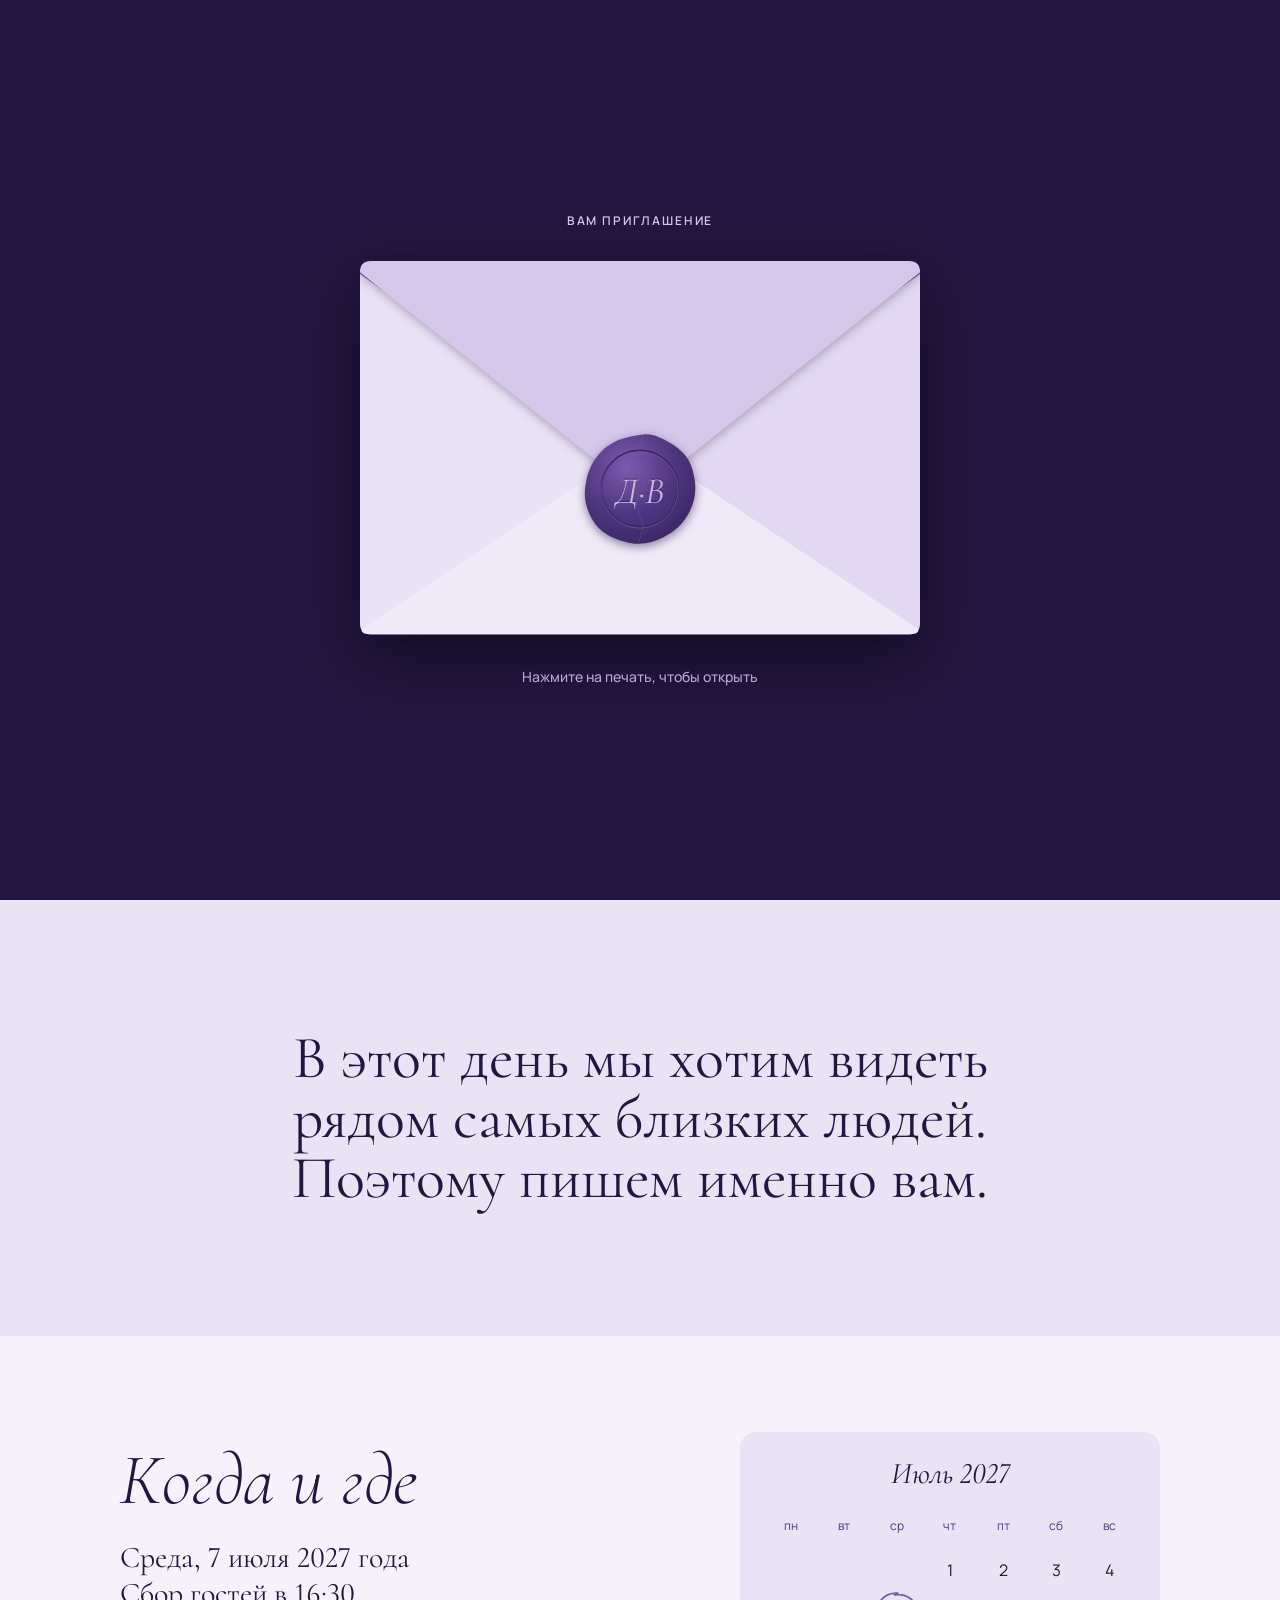
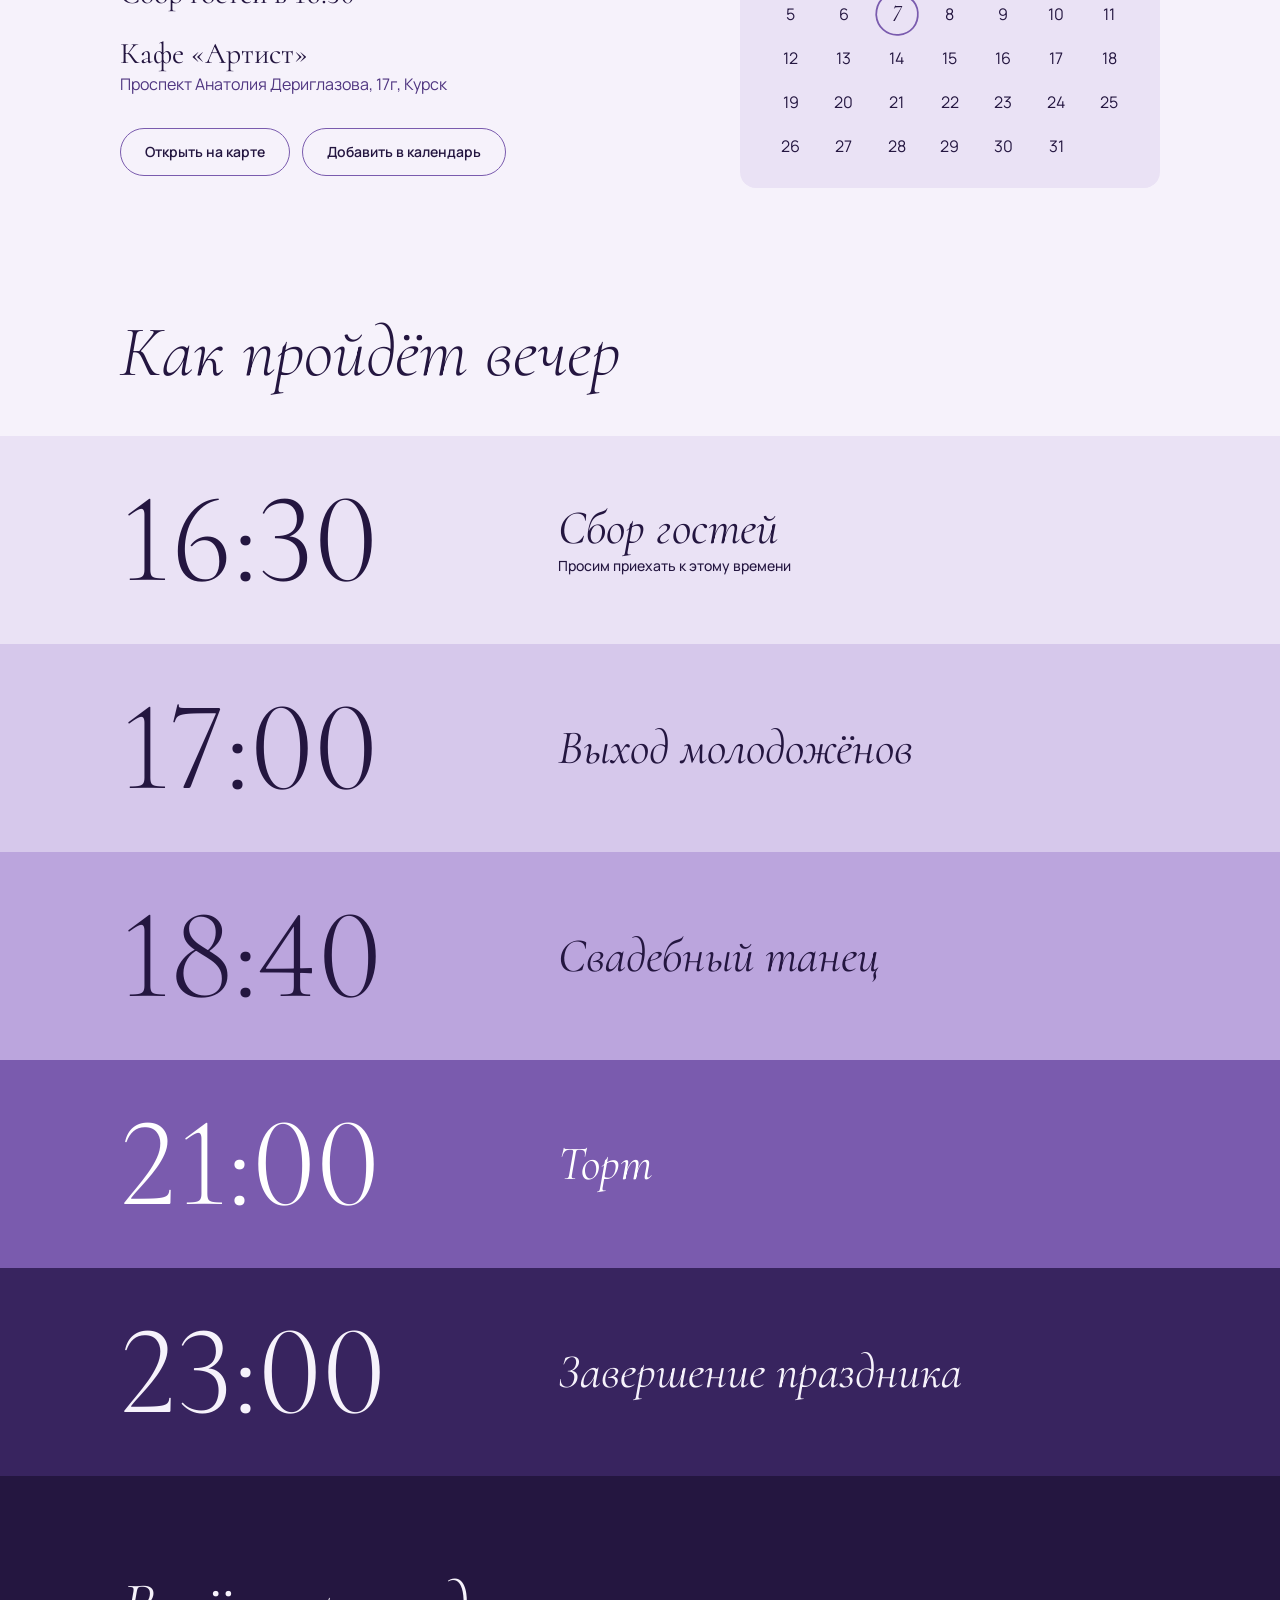
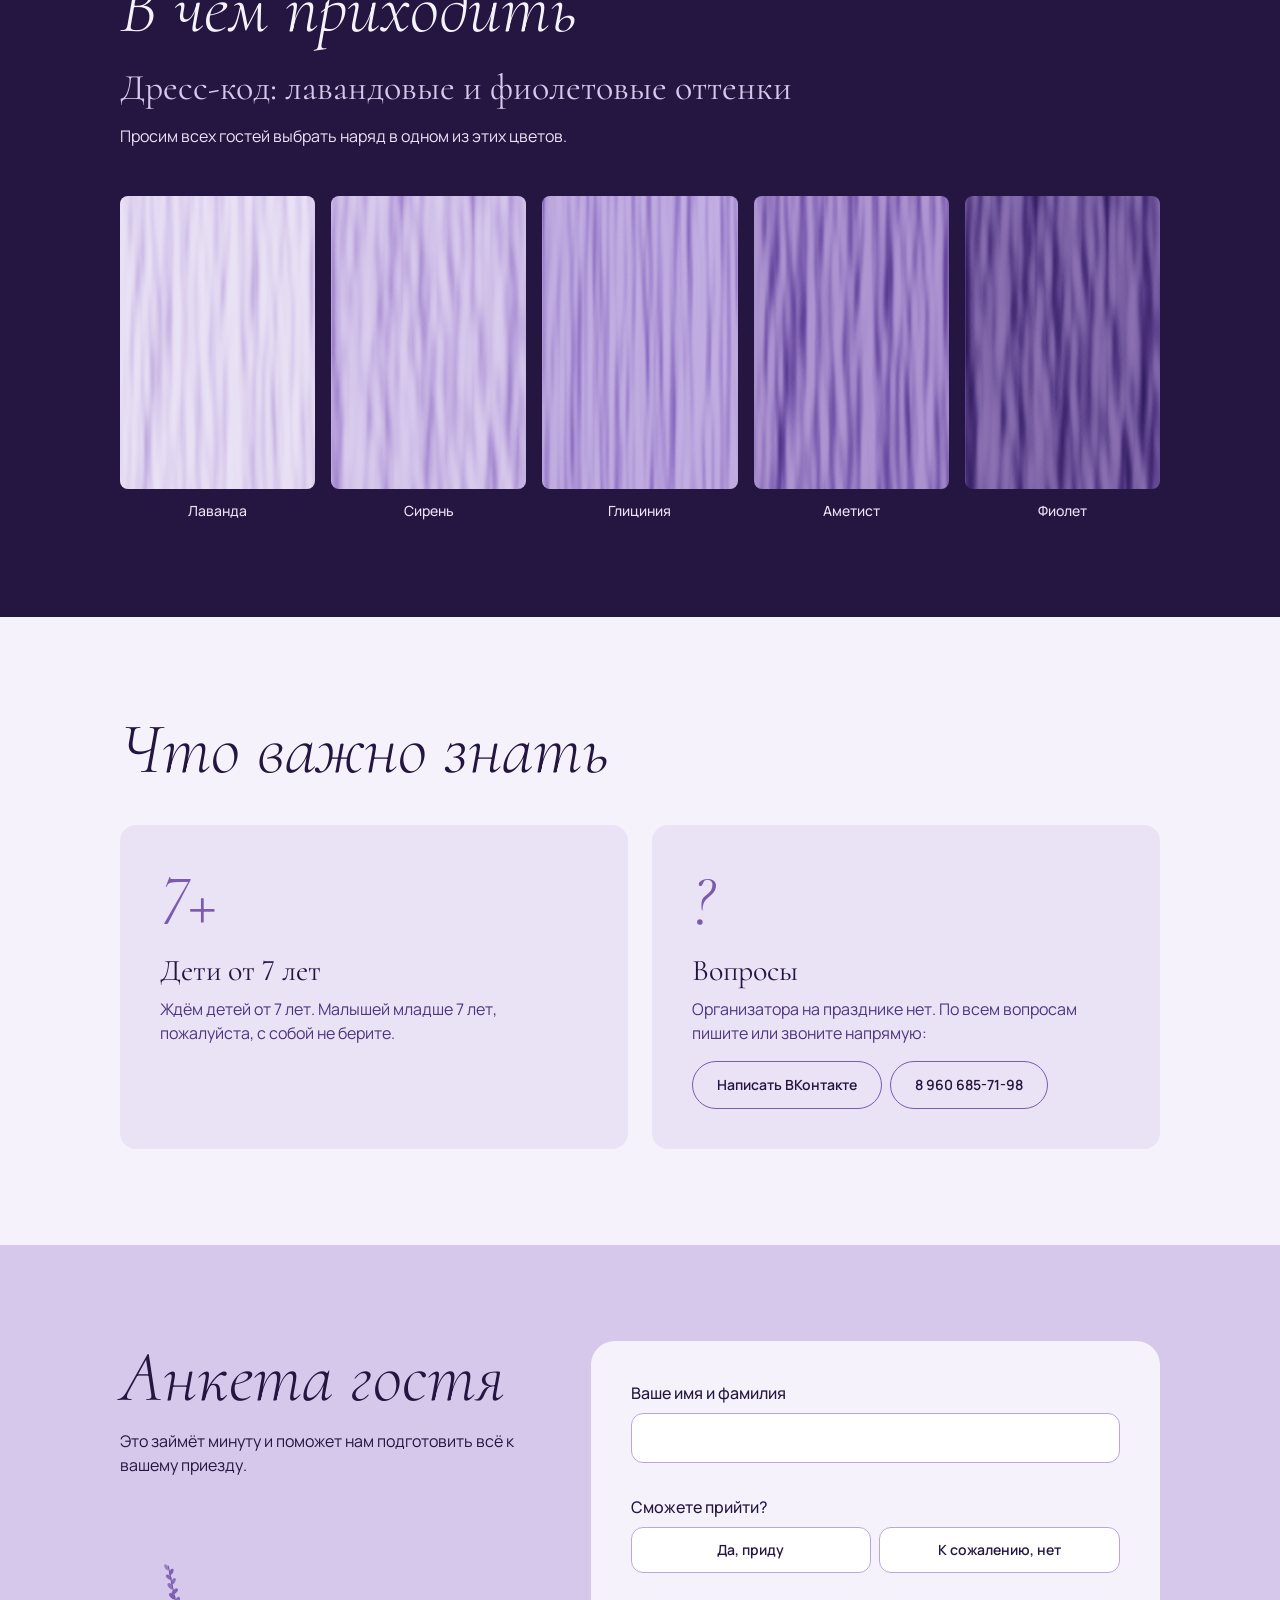
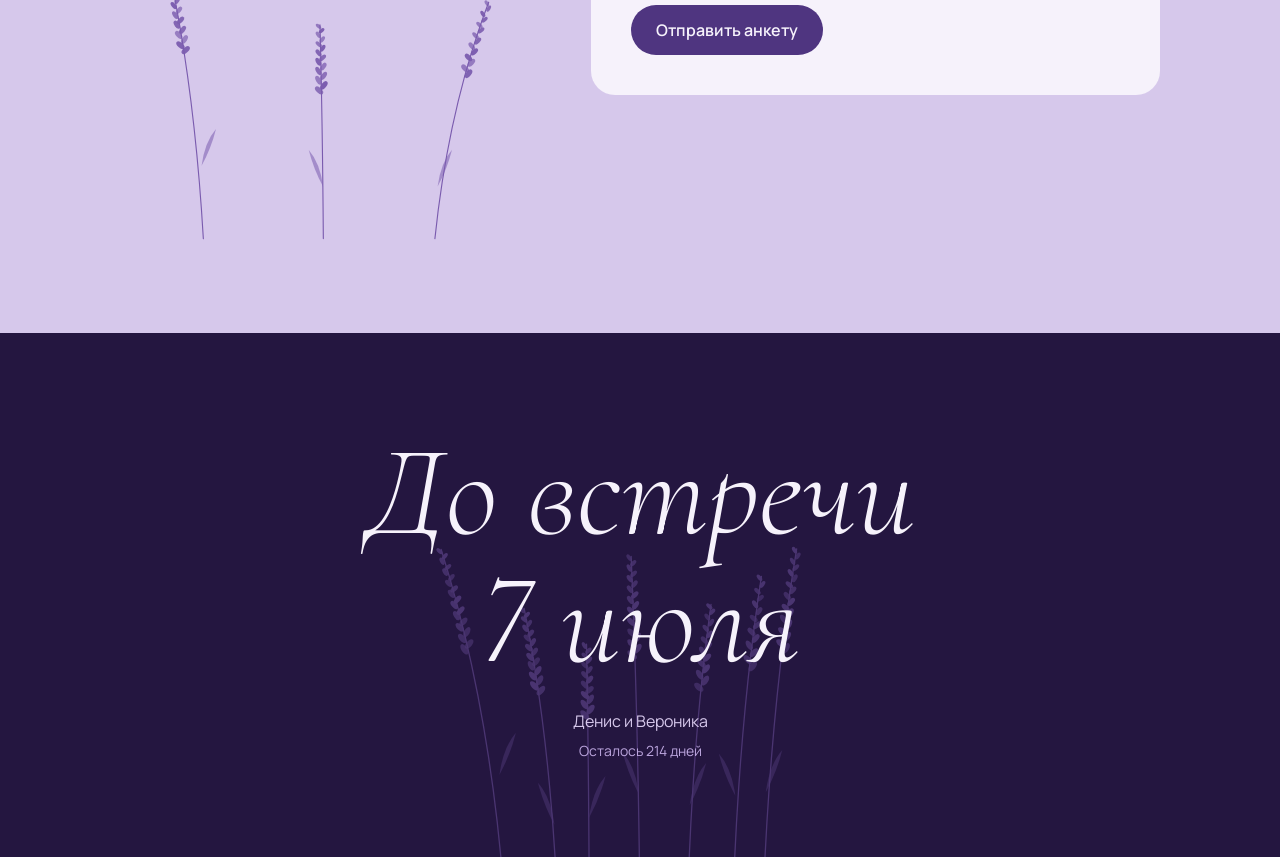
==== index.html @ 849c2772 "Свадебное приглашение Дениса и Вероники Лендинг с открывающимся конвертом, программой вечера, дресс-" ====
<!doctype html>
<html lang="ru">
<head>
  <meta charset="utf-8">
  <meta name="viewport" content="width=device-width, initial-scale=1, viewport-fit=cover">
  <title>Денис и Вероника · 07.07.2027</title>
  <meta name="description" content="Приглашение на свадьбу Дениса и Вероники. 7 июля 2027 года, кафе «Артист», сбор гостей в 16:30.">
  <meta name="robots" content="noindex, nofollow">
  <meta name="theme-color" content="#241640">

  <meta property="og:type" content="website">
  <meta property="og:locale" content="ru_RU">
  <meta property="og:title" content="Денис и Вероника приглашают вас на свадьбу">
  <meta property="og:description" content="7 июля 2027 года, кафе «Артист». Откройте приглашение.">
  <meta property="og:url" content="https://venarry.github.io/MarryVeronSite/">
  <meta property="og:image" content="https://venarry.github.io/MarryVeronSite/assets/og.png">
  <meta property="og:image:width" content="1200">
  <meta property="og:image:height" content="630">
  <meta name="twitter:card" content="summary_large_image">

  <link rel="icon" href="assets/favicon.svg" type="image/svg+xml">
  <link rel="preload" href="assets/fonts/cormorant-cyrillic-400-italic.woff2" as="font" type="font/woff2" crossorigin>
  <link rel="stylesheet" href="css/style.css">
  <script>document.documentElement.classList.add('js', 'is-sealed')</script>
</head>
<body>
  <a class="skip-link body-5" href="#main">Перейти к приглашению</a>

  <!-- Конверт. Без JavaScript скрыт, и гость сразу видит страницу. -->
  <div class="gate" id="gate">
    <span class="gate-paper" aria-hidden="true"></span>
    <p class="gate-label caption-3">Вам приглашение</p>

    <button class="env" id="env" type="button" aria-label="Открыть приглашение">
      <svg class="env-back" viewBox="0 0 600 400" aria-hidden="true">
        <rect width="600" height="400" rx="12" fill="var(--env-inside)"/>
      </svg>

      <span class="env-flap" aria-hidden="true">
        <svg class="env-flap-outer" viewBox="0 0 600 260">
          <path d="M0 12Q0 0 12 0H588Q600 0 600 12L324 232Q300 250 276 232Z" fill="var(--env-flap)"/>
        </svg>
        <svg class="env-flap-inner" viewBox="0 0 600 260">
          <path d="M0 12Q0 0 12 0H588Q600 0 600 12L324 232Q300 250 276 232Z" fill="var(--env-inside)"/>
          <path d="M24 12H576L318 220Q300 234 282 220Z" fill="var(--env-liner)"/>
        </svg>
      </span>

      <span class="env-card" aria-hidden="true">
        <span class="env-card-names">Денис <i>и</i> Вероника</span>
        <span class="env-card-date">07 . 07 . 2027</span>
      </span>

      <svg class="env-pocket" viewBox="0 0 600 400" aria-hidden="true">
        <path d="M0 14L300 226V400H12Q0 400 0 388Z" fill="var(--env-side)"/>
        <path d="M600 14L300 226V400H588Q600 400 600 388Z" fill="var(--env-side-2)"/>
        <path d="M2 394L276 212Q300 196 324 212L598 394Q600 400 588 400H12Q0 400 2 394Z" fill="var(--env-front)"/>
      </svg>

      <span class="env-flap-closed" aria-hidden="true">
        <svg viewBox="0 0 600 260">
          <path d="M0 12Q0 0 12 0H588Q600 0 600 12L324 232Q300 250 276 232Z" fill="var(--env-flap)"/>
        </svg>
      </span>

      <span class="env-seal" aria-hidden="true">
        <svg class="seal-half seal-left" viewBox="0 0 120 120"><use href="#seal"/></svg>
        <svg class="seal-half seal-right" viewBox="0 0 120 120"><use href="#seal"/></svg>
      </span>
    </button>

    <p class="gate-hint body-5">Нажмите на печать, чтобы открыть</p>
  </div>

  <svg class="defs" width="0" height="0" aria-hidden="true">
    <defs>
      <radialGradient id="wax" cx="38%" cy="30%" r="80%">
        <stop offset="0" stop-color="var(--lav-500)"/>
        <stop offset=".55" stop-color="var(--lav-700)"/>
        <stop offset="1" stop-color="var(--lav-800)"/>
      </radialGradient>
      <g id="seal">
        <path d="M60 5C74 2 85 10 94 15C105 22 113 32 115 46C118 58 117 71 111 83C105 95 96 104 83 110C71 116 58 118 45 114C32 111 19 104 12 92C5 80 2 67 5 54C7 41 13 29 24 19C34 10 46 7 60 5Z" fill="url(#wax)"/>
        <circle cx="60" cy="60" r="39" fill="none" stroke="var(--lav-800)" stroke-width="2"/>
        <circle cx="60" cy="61" r="39" fill="none" stroke="var(--lav-400)" stroke-opacity=".45" stroke-width="1"/>
        <text x="60" y="73" text-anchor="middle" font-family="Cormorant, serif" font-style="italic" font-size="38" fill="var(--lav-800)">Д·В</text>
        <text x="60" y="74" text-anchor="middle" font-family="Cormorant, serif" font-style="italic" font-size="38" fill="var(--lav-200)" fill-opacity=".9">Д·В</text>
      </g>
      <!-- Складки ткани на образцах дресс-кода -->
      <filter id="silk-1" x="0" y="0" width="100%" height="100%" color-interpolation-filters="sRGB">
        <feTurbulence type="fractalNoise" baseFrequency=".035 .004" numOctaves="3" seed="4"/>
        <feDiffuseLighting surfaceScale="9" lighting-color="#fff"><feDistantLight azimuth="20" elevation="52"/></feDiffuseLighting>
      </filter>
      <filter id="silk-2" x="0" y="0" width="100%" height="100%" color-interpolation-filters="sRGB">
        <feTurbulence type="fractalNoise" baseFrequency=".028 .005" numOctaves="3" seed="11"/>
        <feDiffuseLighting surfaceScale="10" lighting-color="#fff"><feDistantLight azimuth="160" elevation="50"/></feDiffuseLighting>
      </filter>
      <filter id="silk-3" x="0" y="0" width="100%" height="100%" color-interpolation-filters="sRGB">
        <feTurbulence type="fractalNoise" baseFrequency=".042 .003" numOctaves="3" seed="23"/>
        <feDiffuseLighting surfaceScale="8" lighting-color="#fff"><feDistantLight azimuth="40" elevation="54"/></feDiffuseLighting>
      </filter>
    </defs>
  </svg>

  <main id="main" tabindex="-1">

    <section class="hero" aria-labelledby="hero-title">
      <div class="hero-sprigs" data-sprigs="5" aria-hidden="true"></div>
      <div class="hero-inner">
        <p class="caption-3 hero-kicker">Приглашение на свадьбу</p>
        <h1 class="hero-names" id="hero-title">
          <span>Денис</span>
          <span class="hero-and">и</span>
          <span>Вероника</span>
        </h1>
        <p class="hero-lead title-1">Мы женимся и приглашаем вас<br>разделить с нами этот день</p>
        <dl class="hero-facts">
          <div><dt class="caption-4">Дата</dt><dd>07.07.2027</dd></div>
          <div><dt class="caption-4">Сбор гостей</dt><dd>16:30</dd></div>
          <div><dt class="caption-4">Место</dt><dd>Кафе «Артист»</dd></div>
        </dl>
        <a class="btn btn-primary button-md" href="#anketa">Заполнить анкету гостя</a>
      </div>
    </section>

    <section class="vow" aria-label="Несколько слов от Дениса и Вероники">
      <p class="vow-text" data-words>В этот день мы хотим видеть<br class="wide-only">рядом самых близких людей.<br>Поэтому пишем именно вам.</p>
    </section>

    <section class="where section" aria-labelledby="where-title" data-reveal>
      <div class="wrap where-grid">
        <div class="where-text">
          <h2 class="heading-2" id="where-title">Когда и где</h2>
          <p class="where-date">Среда, 7 июля 2027 года</p>
          <p class="where-date">Сбор гостей в 16:30</p>
          <p class="where-place">Кафе «Артист»</p>
          <address class="body-3">Проспект Анатолия Дериглазова, 17г, Курск</address>
          <div class="where-actions">
            <a class="btn btn-outline button-sm" href="https://yandex.ru/maps/org/artist/19796286776/" target="_blank" rel="noopener">Открыть на карте</a>
            <a class="btn btn-outline button-sm" href="assets/svadba-denis-veronika.ics" download>Добавить в календарь</a>
          </div>
        </div>

        <div class="calendar" role="img" aria-label="Календарь на июль 2027 года, отмечена среда, 7 июля">
          <p class="calendar-month">Июль 2027</p>
          <div class="calendar-grid caption-5" aria-hidden="true">
            <span class="dow">пн</span><span class="dow">вт</span><span class="dow">ср</span><span class="dow">чт</span><span class="dow">пт</span><span class="dow">сб</span><span class="dow">вс</span>
            <span></span><span></span><span></span><span>1</span><span>2</span><span>3</span><span>4</span>
            <span>5</span><span>6</span><span class="day-mark"><b>7</b><svg viewBox="0 0 60 60"><path d="M31 6C15 5 6 17 6 31C7 45 18 55 32 54C46 53 55 42 54 28C53 15 42 6 27 8"/></svg></span><span>8</span><span>9</span><span>10</span><span>11</span>
            <span>12</span><span>13</span><span>14</span><span>15</span><span>16</span><span>17</span><span>18</span>
            <span>19</span><span>20</span><span>21</span><span>22</span><span>23</span><span>24</span><span>25</span>
            <span>26</span><span>27</span><span>28</span><span>29</span><span>30</span><span>31</span>
          </div>
        </div>
      </div>
    </section>

    <section class="plan" aria-labelledby="plan-title">
      <div class="wrap plan-head" data-reveal>
        <h2 class="heading-2" id="plan-title">Как пройдёт вечер</h2>
      </div>
      <ol class="plan-list">
        <li class="band band-1" data-reveal>
          <div class="wrap band-inner">
            <time class="band-time" datetime="2027-07-07T16:30">16:30</time>
            <p class="band-title">Сбор гостей <span class="band-note body-5">Просим приехать к этому времени</span></p>
          </div>
        </li>
        <li class="band band-2" data-reveal>
          <div class="wrap band-inner">
            <time class="band-time" datetime="2027-07-07T17:00">17:00</time>
            <p class="band-title">Выход молодожёнов</p>
          </div>
        </li>
        <li class="band band-3" data-reveal>
          <div class="wrap band-inner">
            <time class="band-time" datetime="2027-07-07T18:40">18:40</time>
            <p class="band-title">Свадебный танец</p>
          </div>
        </li>
        <li class="band band-4" data-reveal>
          <div class="wrap band-inner">
            <time class="band-time" datetime="2027-07-07T21:00">21:00</time>
            <p class="band-title">Торт</p>
          </div>
        </li>
        <li class="band band-5" data-reveal>
          <div class="wrap band-inner">
            <time class="band-time" datetime="2027-07-07T23:00">23:00</time>
            <p class="band-title">Завершение праздника</p>
          </div>
        </li>
      </ol>
    </section>

    <section class="dress section" aria-labelledby="dress-title">
      <div class="wrap">
        <div class="dress-head" data-reveal>
          <h2 class="heading-2" id="dress-title">В чём приходить</h2>
          <p class="dress-rule">Дресс-код: лавандовые и фиолетовые оттенки</p>
          <p class="body-3 dress-text">Просим всех гостей выбрать наряд в одном из этих цветов.</p>
        </div>

        <!-- Когда появятся фото от декоратора: заменить <svg class="folds"> на <img src="assets/dress/имя.jpg" alt="Лаванда"> -->
        <ul class="swatches" data-reveal>
          <li class="swatch" style="--c: var(--lav-200)"><svg class="folds" aria-hidden="true"><rect width="100%" height="100%" filter="url(#silk-1)"/></svg><span class="caption-1">Лаванда</span></li>
          <li class="swatch" style="--c: var(--lav-300)"><svg class="folds" aria-hidden="true"><rect width="100%" height="100%" filter="url(#silk-2)"/></svg><span class="caption-1">Сирень</span></li>
          <li class="swatch" style="--c: var(--lav-400)"><svg class="folds" aria-hidden="true"><rect width="100%" height="100%" filter="url(#silk-3)"/></svg><span class="caption-1">Глициния</span></li>
          <li class="swatch" style="--c: var(--lav-500)"><svg class="folds" aria-hidden="true"><rect width="100%" height="100%" filter="url(#silk-1)"/></svg><span class="caption-1">Аметист</span></li>
          <li class="swatch" style="--c: var(--lav-700)"><svg class="folds" aria-hidden="true"><rect width="100%" height="100%" filter="url(#silk-2)"/></svg><span class="caption-1">Фиолет</span></li>
        </ul>
      </div>
    </section>

    <section class="notes section" aria-labelledby="notes-title">
      <div class="wrap">
        <h2 class="heading-2" id="notes-title" data-reveal>Что важно знать</h2>
        <div class="notes-grid">
          <article class="note" data-reveal>
            <p class="note-mark" aria-hidden="true">7+</p>
            <h3 class="heading-5">Дети от 7 лет</h3>
            <p class="body-3">Ждём детей от 7 лет. Малышей младше 7 лет, пожалуйста, с собой не берите.</p>
          </article>
          <article class="note" data-reveal>
            <p class="note-mark" aria-hidden="true">?</p>
            <h3 class="heading-5">Вопросы</h3>
            <p class="body-3">Организатора на празднике нет. По всем вопросам пишите или звоните напрямую:</p>
            <div class="note-contact" data-contact></div>
          </article>
        </div>
      </div>
    </section>

    <section class="rsvp section" id="anketa" aria-labelledby="rsvp-title">
      <div class="wrap rsvp-grid">
        <div class="rsvp-head" data-reveal>
          <h2 class="heading-2" id="rsvp-title">Анкета гостя</h2>
          <p class="body-3">Это займёт минуту и поможет нам подготовить всё к вашему приезду.</p>
          <div class="rsvp-sprigs" data-sprigs="3" aria-hidden="true"></div>
        </div>

        <form class="form" id="rsvp-form" novalidate data-reveal>
          <div class="field">
            <label class="title-3" for="f-name">Ваше имя и фамилия</label>
            <input class="input body-3" id="f-name" name="name" type="text" autocomplete="name" required aria-describedby="f-name-error">
            <p class="error caption-2" id="f-name-error" hidden>Напишите, пожалуйста, имя и фамилию.</p>
          </div>

          <fieldset class="field" id="f-attend" aria-describedby="f-attend-error">
            <legend class="title-3">Сможете прийти?</legend>
            <div class="choices choices-two">
              <label class="choice"><input type="radio" name="attend" value="Да" required><span class="button-sm">Да, приду</span></label>
              <label class="choice"><input type="radio" name="attend" value="Нет"><span class="button-sm">К сожалению, нет</span></label>
            </div>
            <p class="error caption-2" id="f-attend-error" hidden>Выберите один из вариантов.</p>
          </fieldset>

          <div class="form-more" id="form-more" hidden>
            <div class="field">
              <label class="title-3" for="f-guests">С кем придёте?</label>
              <input class="input body-3" id="f-guests" name="guests" type="text" autocomplete="off" aria-describedby="f-guests-help">
              <p class="caption-2 help" id="f-guests-help">Имена спутников. Если придёте с ребёнком, укажите и возраст: ждём детей от 7 лет.</p>
            </div>

            <fieldset class="field">
              <legend class="title-3">Что будете пить?</legend>
              <div class="choices">
                <label class="choice"><input type="checkbox" name="drinks" value="Шампанское"><span class="button-sm">Шампанское</span></label>
                <label class="choice"><input type="checkbox" name="drinks" value="Белое вино"><span class="button-sm">Белое вино</span></label>
                <label class="choice"><input type="checkbox" name="drinks" value="Красное вино"><span class="button-sm">Красное вино</span></label>
                <label class="choice"><input type="checkbox" name="drinks" value="Крепкие напитки"><span class="button-sm">Крепкие напитки</span></label>
                <label class="choice"><input type="checkbox" name="drinks" value="Без алкоголя"><span class="button-sm">Без алкоголя</span></label>
                <label class="choice"><input type="checkbox" name="drinks" value="Другое" id="f-drinks-other-check" aria-controls="f-drinks-other-box"><span class="button-sm">Другое</span></label>
              </div>
              <div class="field drinks-other" id="f-drinks-other-box" hidden>
                <label class="caption-1" for="f-drinks-other">Что именно?</label>
                <input class="input body-3" id="f-drinks-other" name="drinksOther" type="text" autocomplete="off">
              </div>
            </fieldset>

            <div class="field">
              <label class="title-3" for="f-food">Есть аллергия или особенности в еде?</label>
              <input class="input body-3" id="f-food" name="food" type="text" autocomplete="off">
            </div>

            <div class="field">
              <label class="title-3" for="f-song">Под какую песню вы точно выйдете танцевать?</label>
              <input class="input body-3" id="f-song" name="song" type="text" autocomplete="off">
            </div>
          </div>

          <button class="btn btn-primary button-md" id="rsvp-submit" type="submit">Отправить анкету</button>
          <p class="form-status body-5" id="rsvp-status" role="status" hidden></p>
        </form>
      </div>
    </section>

    <footer class="finale">
      <div class="finale-sprigs" data-sprigs="7" aria-hidden="true"></div>
      <div class="wrap finale-inner" data-reveal>
        <p class="finale-line">До встречи<br>7 июля</p>
        <p class="body-3 finale-sub">Денис и Вероника</p>
        <p class="caption-2 finale-count" id="countdown" hidden></p>
      </div>
    </footer>
  </main>

  <script src="js/config.js"></script>
  <script src="js/main.js"></script>
</body>
</html>
---- css/style.css ----
/* Шрифты лежат в проекте, чтобы приглашение не зависело от внешних сервисов */
@font-face { font-family: Cormorant; font-weight: 300; font-style: normal; font-display: swap; src: url(../assets/fonts/cormorant-cyrillic-300-normal.woff2) format("woff2"); unicode-range: U+0301, U+0400-045F, U+0490-0491, U+04B0-04B1, U+2116; }
@font-face { font-family: Cormorant; font-weight: 300; font-style: normal; font-display: swap; src: url(../assets/fonts/cormorant-latin-300-normal.woff2) format("woff2"); unicode-range: U+0000-00FF, U+2000-206F; }
@font-face { font-family: Cormorant; font-weight: 400; font-style: normal; font-display: swap; src: url(../assets/fonts/cormorant-cyrillic-400-normal.woff2) format("woff2"); unicode-range: U+0301, U+0400-045F, U+0490-0491, U+04B0-04B1, U+2116; }
@font-face { font-family: Cormorant; font-weight: 400; font-style: normal; font-display: swap; src: url(../assets/fonts/cormorant-latin-400-normal.woff2) format("woff2"); unicode-range: U+0000-00FF, U+2000-206F; }
@font-face { font-family: Cormorant; font-weight: 300; font-style: italic; font-display: swap; src: url(../assets/fonts/cormorant-cyrillic-300-italic.woff2) format("woff2"); unicode-range: U+0301, U+0400-045F, U+0490-0491, U+04B0-04B1, U+2116; }
@font-face { font-family: Cormorant; font-weight: 300; font-style: italic; font-display: swap; src: url(../assets/fonts/cormorant-latin-300-italic.woff2) format("woff2"); unicode-range: U+0000-00FF, U+2000-206F; }
@font-face { font-family: Cormorant; font-weight: 400; font-style: italic; font-display: swap; src: url(../assets/fonts/cormorant-cyrillic-400-italic.woff2) format("woff2"); unicode-range: U+0301, U+0400-045F, U+0490-0491, U+04B0-04B1, U+2116; }
@font-face { font-family: Cormorant; font-weight: 400; font-style: italic; font-display: swap; src: url(../assets/fonts/cormorant-latin-400-italic.woff2) format("woff2"); unicode-range: U+0000-00FF, U+2000-206F; }
@font-face { font-family: Manrope; font-weight: 400; font-display: swap; src: url(../assets/fonts/manrope-cyrillic-400-normal.woff2) format("woff2"); unicode-range: U+0301, U+0400-045F, U+0490-0491, U+04B0-04B1, U+2116; }
@font-face { font-family: Manrope; font-weight: 400; font-display: swap; src: url(../assets/fonts/manrope-latin-400-normal.woff2) format("woff2"); unicode-range: U+0000-00FF, U+2000-206F; }
@font-face { font-family: Manrope; font-weight: 500; font-display: swap; src: url(../assets/fonts/manrope-cyrillic-500-normal.woff2) format("woff2"); unicode-range: U+0301, U+0400-045F, U+0490-0491, U+04B0-04B1, U+2116; }
@font-face { font-family: Manrope; font-weight: 500; font-display: swap; src: url(../assets/fonts/manrope-latin-500-normal.woff2) format("woff2"); unicode-range: U+0000-00FF, U+2000-206F; }
@font-face { font-family: Manrope; font-weight: 600; font-display: swap; src: url(../assets/fonts/manrope-cyrillic-600-normal.woff2) format("woff2"); unicode-range: U+0301, U+0400-045F, U+0490-0491, U+04B0-04B1, U+2116; }
@font-face { font-family: Manrope; font-weight: 600; font-display: swap; src: url(../assets/fonts/manrope-latin-600-normal.woff2) format("woff2"); unicode-range: U+0000-00FF, U+2000-206F; }

:root {
  /* ПАЛИТРА. Когда декоратор подтвердит цвета, менять нужно только эти строки. */
  --lav-50: #F6F2FB;
  --lav-100: #EAE2F5;
  --lav-200: #D6C8EB;
  --lav-300: #BBA5DD;
  --lav-400: #9C80CC;
  --lav-500: #7A5BAE;
  --lav-700: #4F3580;
  --lav-800: #38245F;
  --lav-900: #241640;

  --paper: var(--lav-50);
  --ink: var(--lav-900);
  --ink-soft: var(--lav-700);
  --error: #9B1C4F;

  --env-flap: var(--lav-200);
  --env-side: var(--lav-100);
  --env-side-2: #E2D8F1;
  --env-front: #EFE9F8;
  --env-inside: var(--lav-500);
  --env-liner: var(--lav-700);

  --s-25: 2px; --s-50: 4px; --s-75: 8px; --s-100: 12px; --s-200: 16px; --s-300: 24px;
  --s-400: 32px; --s-500: 40px; --s-600: 48px; --s-700: 64px; --s-800: 80px; --s-900: 96px;

  --ease: cubic-bezier(0.22, 1, 0.36, 1);
  --serif: Cormorant, "Times New Roman", serif;
  --sans: Manrope, system-ui, sans-serif;
}

*, *::before, *::after { box-sizing: border-box; }
html { scroll-behavior: smooth; -webkit-text-size-adjust: 100%; }
html.is-sealed { overflow: hidden; }
body { margin: 0; background: var(--paper); color: var(--ink); font-family: var(--sans); font-size: 16px; line-height: 24px; font-variant-numeric: lining-nums; overflow-x: clip; -webkit-font-smoothing: antialiased; }
h1, h2, h3, p, dl, dd, ol, ul, fieldset, legend { margin: 0; padding: 0; border: 0; }
ol, ul { list-style: none; }
address { font-style: normal; }
h1, h2, h3 { font-weight: 400; text-wrap: balance; }
p { text-wrap: pretty; }
main:focus { outline: none; }
.defs { position: absolute; }

/* Текстовые стили */
.heading-2 { font-family: var(--serif); font-style: italic; font-weight: 300; font-size: 48px; line-height: 1; }
.heading-5 { font-family: var(--serif); font-size: 30px; line-height: 36px; }
.title-1 { font-size: 20px; line-height: 28px; font-weight: 500; }
.title-3 { font-size: 16px; line-height: 24px; font-weight: 500; }
.body-3 { font-size: 16px; line-height: 24px; font-weight: 400; }
.body-5 { font-size: 14px; line-height: 20px; font-weight: 500; }
.button-md { font-size: 16px; line-height: 24px; font-weight: 600; }
.button-sm { font-size: 14px; line-height: 20px; font-weight: 600; }
.caption-1 { font-size: 14px; line-height: 20px; font-weight: 500; }
.caption-2 { font-size: 14px; line-height: 20px; font-weight: 400; }
.caption-3 { font-size: 12px; line-height: 16px; font-weight: 600; letter-spacing: .16em; text-transform: uppercase; }
.caption-4 { font-size: 12px; line-height: 16px; font-weight: 500; }
.caption-5 { font-size: 12px; line-height: 16px; font-weight: 400; }

.wrap { width: min(100%, 1120px); margin-inline: auto; padding-inline: var(--s-300); }
.section { padding-block: var(--s-800); }

.skip-link { position: fixed; top: var(--s-100); left: var(--s-100); z-index: 100; padding: var(--s-75) var(--s-100); background: var(--ink); color: var(--paper); border-radius: 8px; transform: translateY(-200%); }
.skip-link:focus { transform: none; }
.is-sealed .skip-link { display: none; }

/* Кнопки */
.btn { display: inline-flex; align-items: center; justify-content: center; min-height: 48px; padding: var(--s-100) var(--s-300); border-radius: 9999px; border: 1px solid transparent; text-decoration: none; cursor: pointer; transition: transform 500ms var(--ease), background-color 300ms var(--ease), color 300ms var(--ease), border-color 300ms var(--ease); font-family: var(--sans); }
.btn:hover { transform: translateY(-2px); }
.btn:active { transform: scale(.98); }
.btn-primary { background: var(--lav-700); color: var(--paper); }
.btn-primary:hover { background: var(--lav-800); }
.btn-primary[disabled] { background: var(--lav-400); cursor: progress; transform: none; }
.btn-outline { background: transparent; color: var(--ink); border-color: var(--lav-500); }
.btn-outline:hover { background: var(--lav-100); }
:focus-visible { outline: 2px solid var(--lav-500); outline-offset: 3px; }
.dress :focus-visible, .finale :focus-visible { outline-color: var(--lav-200); }

/* ========== Конверт ========== */
.gate { display: none; }
.js .gate { position: fixed; inset: 0; z-index: 50; display: flex; flex-direction: column; align-items: center; justify-content: center; gap: var(--s-400); padding: var(--s-300); background: var(--lav-900); color: var(--lav-100); overflow: hidden; }
.gate-paper { position: absolute; inset: 0; background: var(--paper); opacity: 0; pointer-events: none; }
.gate-label, .gate-hint { position: relative; color: var(--lav-200); }
.gate-hint { color: var(--lav-300); }

.env { position: relative; display: block; flex: none; width: min(100%, 560px, (100vh - 160px) * 1.5); aspect-ratio: 3 / 2; padding: 0; border: 0; background: none; cursor: pointer; container-type: inline-size; -webkit-tap-highlight-color: transparent; border-radius: 12px; }
.env > * { position: absolute; }
.env svg { display: block; width: 100%; height: auto; overflow: visible; }
.env-back { inset: 0; z-index: 1; filter: drop-shadow(0 24px 32px rgb(0 0 0 / .45)); }
.env-flap { top: 0; left: 0; width: 100%; z-index: 2; transform-origin: 50% 0; transform: perspective(1400px) rotateX(0deg); transform-style: preserve-3d; visibility: hidden; }
.env-flap svg { backface-visibility: hidden; }
.env-flap-inner { position: absolute; inset: 0; transform: rotateX(180deg); }
.env-card { z-index: 3; left: 4%; right: 4%; top: 4%; bottom: 4%; display: flex; flex-direction: column; align-items: center; justify-content: center; gap: 3cqw; background: var(--paper); color: var(--ink); border-radius: 4px; box-shadow: 0 2px 12px rgb(36 22 64 / .25); }
.env-card-names { font-family: var(--serif); font-style: italic; font-weight: 300; font-size: 9cqw; line-height: 1; }
.env-card-names i { font-size: .6em; color: var(--lav-500); padding-inline: .1em; }
.env-card-date { font-family: var(--sans); font-weight: 500; font-size: 2.6cqw; letter-spacing: .3em; color: var(--lav-700); }
.env-pocket { inset: 0; z-index: 4; filter: drop-shadow(0 -2px 3px rgb(36 22 64 / .18)); }
.env-flap-closed { top: 0; left: 0; width: 100%; z-index: 5; filter: drop-shadow(0 3px 5px rgb(36 22 64 / .3)); }
.env-seal { z-index: 6; left: 50%; top: 61%; width: 21%; aspect-ratio: 1; margin-left: -10.5%; margin-top: -10.5%; filter: drop-shadow(0 3px 5px rgb(36 22 64 / .5)); transition: transform 500ms var(--ease); }
.seal-half { position: absolute; inset: 0; }
.seal-left { clip-path: polygon(0 0, 54% 0, 47% 22%, 56% 41%, 46% 63%, 53% 81%, 48% 100%, 0 100%); }
.seal-right { clip-path: polygon(54% 0, 100% 0, 100% 100%, 48% 100%, 53% 81%, 46% 63%, 56% 41%, 47% 22%); }
.env:hover .env-seal { transform: scale(1.06); }
.env:active .env-seal { transform: scale(.98); }
.env:focus-visible { outline: 2px solid var(--lav-200); outline-offset: 8px; }

/* Лепестки при открытии */
.petal { position: fixed; z-index: 60; top: 0; left: 0; width: 14px; height: 9px; border-radius: 80% 15% 70% 25%; pointer-events: none; will-change: transform, opacity; }

/* ========== Первый экран ========== */
.hero { position: relative; min-height: 100vh; min-height: 100svh; display: flex; align-items: center; padding: var(--s-600) 0; overflow: hidden; }
.hero-inner { position: relative; width: min(100%, 1120px); margin-inline: auto; padding-inline: var(--s-300); }
.hero-kicker { color: var(--lav-700); margin-bottom: var(--s-300); }
.hero-names { font-family: var(--serif); font-style: italic; font-weight: 300; font-size: 72px; line-height: 1; margin-bottom: var(--s-300); max-width: 680px; }
.hero-names span { display: block; width: fit-content; padding-right: .12em; background: linear-gradient(90deg, var(--lav-900), var(--lav-500)); -webkit-background-clip: text; background-clip: text; color: transparent; }
.hero-names .hero-and { font-size: 48px; margin-left: var(--s-400); color: transparent; background: none; -webkit-text-fill-color: var(--lav-500); }
.hero-lead { max-width: 680px; color: var(--ink-soft); margin-bottom: var(--s-400); }
.hero-facts { display: grid; grid-template-columns: auto auto; justify-content: start; gap: var(--s-200) var(--s-500); margin-bottom: var(--s-400); }
.hero-facts dt { color: var(--lav-700); margin-bottom: var(--s-25); }
.hero-facts dd { font-family: var(--serif); font-size: 30px; line-height: 36px; }
.hero-facts div:last-child { grid-column: 1 / -1; }
.hero-sprigs { position: absolute; right: -40px; bottom: -24px; width: 62%; height: 62%; color: var(--lav-400); opacity: .75; }

/* Вход первого экрана после открытия конверта */
.js .hero-inner > *, .js .hero-sprigs { opacity: 0; }
.js.is-open .hero-inner > * { animation: rise 800ms var(--ease) forwards; }
.js.is-open .hero-sprigs { animation: fade 1400ms var(--ease) forwards; }
.js.is-open .hero-inner > :nth-child(2) { animation-delay: 80ms; }
.js.is-open .hero-inner > :nth-child(3) { animation-delay: 160ms; }
.js.is-open .hero-inner > :nth-child(4) { animation-delay: 240ms; }
.js.is-open .hero-inner > :nth-child(5) { animation-delay: 320ms; }
@keyframes rise { from { opacity: 0; transform: translateY(var(--s-400)); } to { opacity: 1; transform: none; } }
@keyframes fade { from { opacity: 0; } to { opacity: .75; } }

/* Веточки лаванды */
.sprigs { display: block; width: 100%; height: 100%; overflow: visible; }
.sprig { transform-box: fill-box; transform-origin: 50% 100%; animation: sway 7s cubic-bezier(.45, 0, .55, 1) infinite alternate; }
[data-sprigs]:not(.live) .sprig { animation-play-state: paused; }
.sprig:nth-child(2n) { animation-duration: 9s; animation-delay: -2s; }
.sprig:nth-child(3n) { animation-duration: 8s; animation-delay: -4s; }
@keyframes sway { from { transform: rotate(-1.2deg); } to { transform: rotate(1.6deg); } }

/* ========== Строки слов ========== */
.vow { padding: var(--s-900) var(--s-300); display: flex; justify-content: center; background: var(--lav-100); }
.vow-text { max-width: 680px; font-family: var(--serif); font-size: 36px; line-height: 40px; text-align: center; }
.vow-text .wide-only { display: none; }
.vow-text .w { opacity: .28; transition: opacity 500ms var(--ease); }
.vow-text .w.on { opacity: 1; }

/* ========== Когда и где ========== */
.where-grid { display: grid; gap: var(--s-600); }
.calendar { padding: var(--s-300); background: var(--lav-100); border-radius: 16px; max-width: 420px; width: 100%; }
.calendar-month { font-family: var(--serif); font-style: italic; font-size: 30px; line-height: 36px; margin-bottom: var(--s-200); text-align: center; }
.calendar-grid { display: grid; grid-template-columns: repeat(7, 1fr); text-align: center; row-gap: var(--s-75); font-size: 16px; line-height: 24px; }
.calendar-grid > span { display: flex; align-items: center; justify-content: center; height: 36px; }
.dow { color: var(--lav-700); font-size: 12px; line-height: 16px; }
.day-mark { position: relative; font-weight: 600; color: var(--lav-900); }
.day-mark b { font-family: var(--serif); font-size: 24px; line-height: 32px; font-weight: 400; font-style: italic; }
.day-mark svg { position: absolute; left: 50%; top: 50%; width: 52px; height: 52px; margin: -26px 0 0 -26px; overflow: visible; }
.day-mark path { fill: none; stroke: var(--lav-500); stroke-width: 2; stroke-linecap: round; stroke-dasharray: 200; stroke-dashoffset: 0; }
.js [data-reveal] .day-mark path { stroke-dashoffset: 200; }
.js [data-reveal].in .day-mark path { stroke-dashoffset: 0; transition: stroke-dashoffset 1400ms var(--ease) 400ms; }
.where-text .heading-2 { margin-bottom: var(--s-300); }
.where-date, .where-place { font-family: var(--serif); font-size: 30px; line-height: 36px; }
.where-place { margin-top: var(--s-300); }
.where-text .body-3, .where-text address { color: var(--ink-soft); }
.where-actions { display: flex; flex-wrap: wrap; gap: var(--s-100); margin-top: var(--s-400); }

/* ========== Программа: день темнеет от сбора гостей к ночи ========== */
.plan-head { padding-block: var(--s-400) var(--s-600); }
.band-inner { display: grid; gap: var(--s-75); padding-block: var(--s-400); }
.band-time { font-family: var(--serif); font-weight: 300; font-size: 72px; line-height: 1; }
.band-title { font-family: var(--serif); font-style: italic; font-size: 30px; line-height: 36px; }
.band-note { display: block; font-family: var(--sans); font-style: normal; margin-top: var(--s-50); }
.band-1 { background: var(--lav-100); color: var(--ink); }
.band-2 { background: var(--lav-200); color: var(--ink); }
.band-3 { background: var(--lav-300); color: var(--ink); }
.band-4 { background: var(--lav-500); color: #fff; }
.band-5 { background: var(--lav-800); color: var(--lav-50); }
.js .band[data-reveal] { opacity: 1; transform: none; }
.js .band[data-reveal] .band-inner { opacity: 0; transform: translateY(var(--s-400)); transition: opacity 700ms var(--ease), transform 700ms var(--ease); }
.js .band[data-reveal].in .band-inner { opacity: 1; transform: none; }

/* ========== Дресс-код ========== */
.dress { background: var(--lav-900); color: var(--lav-50); }
.dress-head { max-width: 680px; margin-bottom: var(--s-600); }
.dress-rule { font-family: var(--serif); font-size: 36px; line-height: 40px; margin-top: var(--s-300); color: var(--lav-200); text-wrap: balance; }
.dress-text { margin-top: var(--s-200); color: var(--lav-100); }
.swatches { display: grid; grid-template-columns: repeat(5, 1fr); gap: var(--s-75); }
.swatch { position: relative; display: flex; flex-direction: column; gap: var(--s-100); text-align: center; min-width: 0; }
.swatch::before { content: ""; display: block; aspect-ratio: 1 / 4; background: var(--c); border-radius: 8px; }
.swatch .folds, .swatch img { position: absolute; top: 0; left: 0; width: 100%; aspect-ratio: 1 / 4; height: auto; border-radius: 8px; mix-blend-mode: soft-light; object-fit: cover; }
.swatch img { mix-blend-mode: normal; }
.swatch span { color: var(--lav-100); font-size: 12px; line-height: 16px; }

/* ========== Что важно знать ========== */
.notes .heading-2 { margin-bottom: var(--s-500); }
.notes-grid { display: grid; gap: var(--s-200); }
.note { padding: var(--s-400) var(--s-300); background: var(--lav-100); border-radius: 16px; }
.note-mark { font-family: var(--serif); font-style: italic; font-weight: 300; font-size: 72px; line-height: 1; color: var(--lav-500); margin-bottom: var(--s-200); }
.note .heading-5 { margin-bottom: var(--s-75); }
.note .body-3 { color: var(--ink-soft); }
.note-contact { display: flex; flex-wrap: wrap; gap: var(--s-75); margin-top: var(--s-200); }
.note .btn-outline:hover { background: var(--lav-200); }
.contact-empty { display: inline-block; padding: var(--s-50) var(--s-100); border: 1px dashed var(--lav-500); border-radius: 8px; font-size: 14px; line-height: 20px; color: var(--lav-700); }

/* ========== Анкета ========== */
.rsvp { background: var(--lav-200); scroll-margin-top: 0; }
.rsvp-grid { display: grid; gap: var(--s-500); }
.rsvp-head .heading-2 { margin-bottom: var(--s-200); }
.rsvp-sprigs { display: none; color: var(--lav-500); }
.form { display: grid; gap: var(--s-300); padding: var(--s-300); background: var(--paper); border-radius: 24px; }
.form-more { display: grid; gap: var(--s-300); }
.form-more[hidden] { display: none; }
.field { display: grid; gap: var(--s-75); min-width: 0; }
.field legend { margin-bottom: var(--s-75); }
.input { width: 100%; min-height: 48px; padding: var(--s-100) var(--s-200); background: #fff; color: var(--ink); border: 1px solid var(--lav-300); border-radius: 12px; font-family: var(--sans); font-size: 16px; transition: border-color 300ms var(--ease); }
.input:hover { border-color: var(--lav-500); }
.input:focus { outline: 2px solid var(--lav-500); outline-offset: 1px; border-color: var(--lav-500); }
.input[aria-invalid="true"] { border-color: var(--error); }
.help { color: var(--lav-700); }
.error { color: var(--error); }
.error[hidden] { display: none; }
.choices { display: flex; flex-wrap: wrap; gap: var(--s-75); }
.choices-two { display: grid; grid-template-columns: 1fr 1fr; }
.choice { position: relative; display: block; cursor: pointer; }
.choice input { position: absolute; inset: 0; width: 100%; height: 100%; margin: 0; opacity: 0; cursor: pointer; }
.choice span { display: flex; align-items: center; justify-content: center; min-height: 44px; height: 100%; padding: var(--s-100) var(--s-200); text-align: center; border: 1px solid var(--lav-300); border-radius: 12px; background: #fff; transition: background-color 300ms var(--ease), color 300ms var(--ease), border-color 300ms var(--ease), transform 500ms var(--ease); }
.choice:hover span { border-color: var(--lav-500); background: var(--lav-100); }
.choice:active span { transform: scale(.98); }
.choice input:checked + span { background: var(--lav-700); border-color: var(--lav-700); color: var(--paper); }
.choice input:focus-visible + span { outline: 2px solid var(--lav-500); outline-offset: 2px; }
.drinks-other { margin-top: var(--s-100); }
.drinks-other[hidden] { display: none; }
.form .btn { width: 100%; }
.form-status[hidden] { display: none; }
.form-status { padding: var(--s-100) var(--s-200); border-radius: 12px; background: var(--lav-100); color: var(--ink); }
.form-status.is-error { background: #F9E6EE; color: var(--error); }
.form-done { padding: var(--s-400) var(--s-300); background: var(--paper); border-radius: 24px; }
.form-done p:first-child { font-family: var(--serif); font-size: 36px; line-height: 40px; margin-bottom: var(--s-100); }
.form-done:focus { outline: none; }

/* ========== Финал ========== */
.finale { position: relative; padding-block: var(--s-900); background: var(--lav-900); color: var(--lav-50); overflow: hidden; text-align: center; }
.finale-inner { position: relative; }
.finale-line { font-family: var(--serif); font-style: italic; font-weight: 300; font-size: 72px; line-height: 1; margin-bottom: var(--s-300); text-wrap: balance; }
.finale-sub { color: var(--lav-200); }
.finale-count { margin-top: var(--s-75); color: var(--lav-300); }
.finale-sprigs { position: absolute; inset: auto 0 -16px; height: 70%; color: var(--lav-500); opacity: .45; }

/* Появление при прокрутке */
.js [data-reveal]:not(.band) { opacity: 0; transform: translateY(var(--s-400)); transition: opacity 700ms var(--ease), transform 700ms var(--ease); }
.js [data-reveal]:not(.band).in { opacity: 1; transform: none; }

/* ========== Шире телефона ========== */
@media (min-width: 768px) {
  .section { padding-block: var(--s-900); }
  .wrap, .hero-inner { padding-inline: var(--s-500); }
  .hero-names { font-size: 128px; }
  .hero-names .hero-and { font-size: 60px; margin-left: var(--s-700); }
  .hero-facts { grid-template-columns: repeat(3, auto); gap: var(--s-600); }
  .hero-facts div:last-child { grid-column: auto; }
  .hero-sprigs { width: 46%; height: 88%; right: 0; }
  .vow { padding-block: calc(var(--s-900) + var(--s-400)); }
  .vow-text .wide-only { display: inline; }
  .vow-text { font-size: 60px; line-height: 60px; max-width: 900px; }
  .heading-2 { font-size: 72px; }
  .where-grid { grid-template-columns: 1fr minmax(0, 420px); align-items: center; gap: var(--s-800); }
  .band-inner { grid-template-columns: minmax(0, 5fr) minmax(0, 7fr); align-items: center; padding-block: var(--s-500); }
  .band-time { font-size: 128px; }
  .band-title { font-size: 48px; line-height: 1; }
  .swatches { gap: var(--s-200); }
  .swatch::before, .swatch .folds, .swatch img { aspect-ratio: 2 / 3; }
  .swatch span { font-size: 14px; line-height: 20px; }
  .notes-grid { grid-template-columns: 1fr 1fr; gap: var(--s-300); }
  .note { padding: var(--s-500); }
  .rsvp-grid { grid-template-columns: minmax(0, 5fr) minmax(0, 7fr); gap: var(--s-700); align-items: start; }
  .rsvp-sprigs { display: block; height: 320px; margin-top: var(--s-500); }
  .form { padding: var(--s-500); gap: var(--s-400); }
  .form .btn { width: auto; justify-self: start; }
  .finale-line { font-size: 128px; }
  .env-card-names { font-size: 8cqw; }
}

/* Лёгкая фактура бумаги */
.hero::before, .env-card::before { content: ""; position: absolute; inset: 0; opacity: .35; pointer-events: none; background-image: url("data:image/svg+xml,%3Csvg xmlns='http://www.w3.org/2000/svg' width='240' height='240'%3E%3Cfilter id='n'%3E%3CfeTurbulence type='fractalNoise' baseFrequency='.9' numOctaves='2'/%3E%3CfeColorMatrix values='0 0 0 0 .3 0 0 0 0 .2 0 0 0 0 .5 0 0 0 .14 0'/%3E%3C/filter%3E%3Crect width='240' height='240' filter='url(%23n)'/%3E%3C/svg%3E"); }

@media (prefers-reduced-motion: reduce) {
  html { scroll-behavior: auto; }
  *, *::before, *::after { animation-duration: 1ms !important; animation-iteration-count: 1 !important; animation-delay: 0ms !important; transition-duration: 200ms !important; transition-delay: 0ms !important; }
  .js [data-reveal]:not(.band), .js .band[data-reveal] .band-inner { transform: none; }
  .sprig { animation: none !important; }
  .vow-text .w { opacity: 1; }
}

/* ========== Страница 404 ========== */
.lost { display: grid; place-items: center; min-height: 100vh; padding: var(--s-300); }
.lost-inner { display: grid; justify-items: center; gap: var(--s-200); text-align: center; }
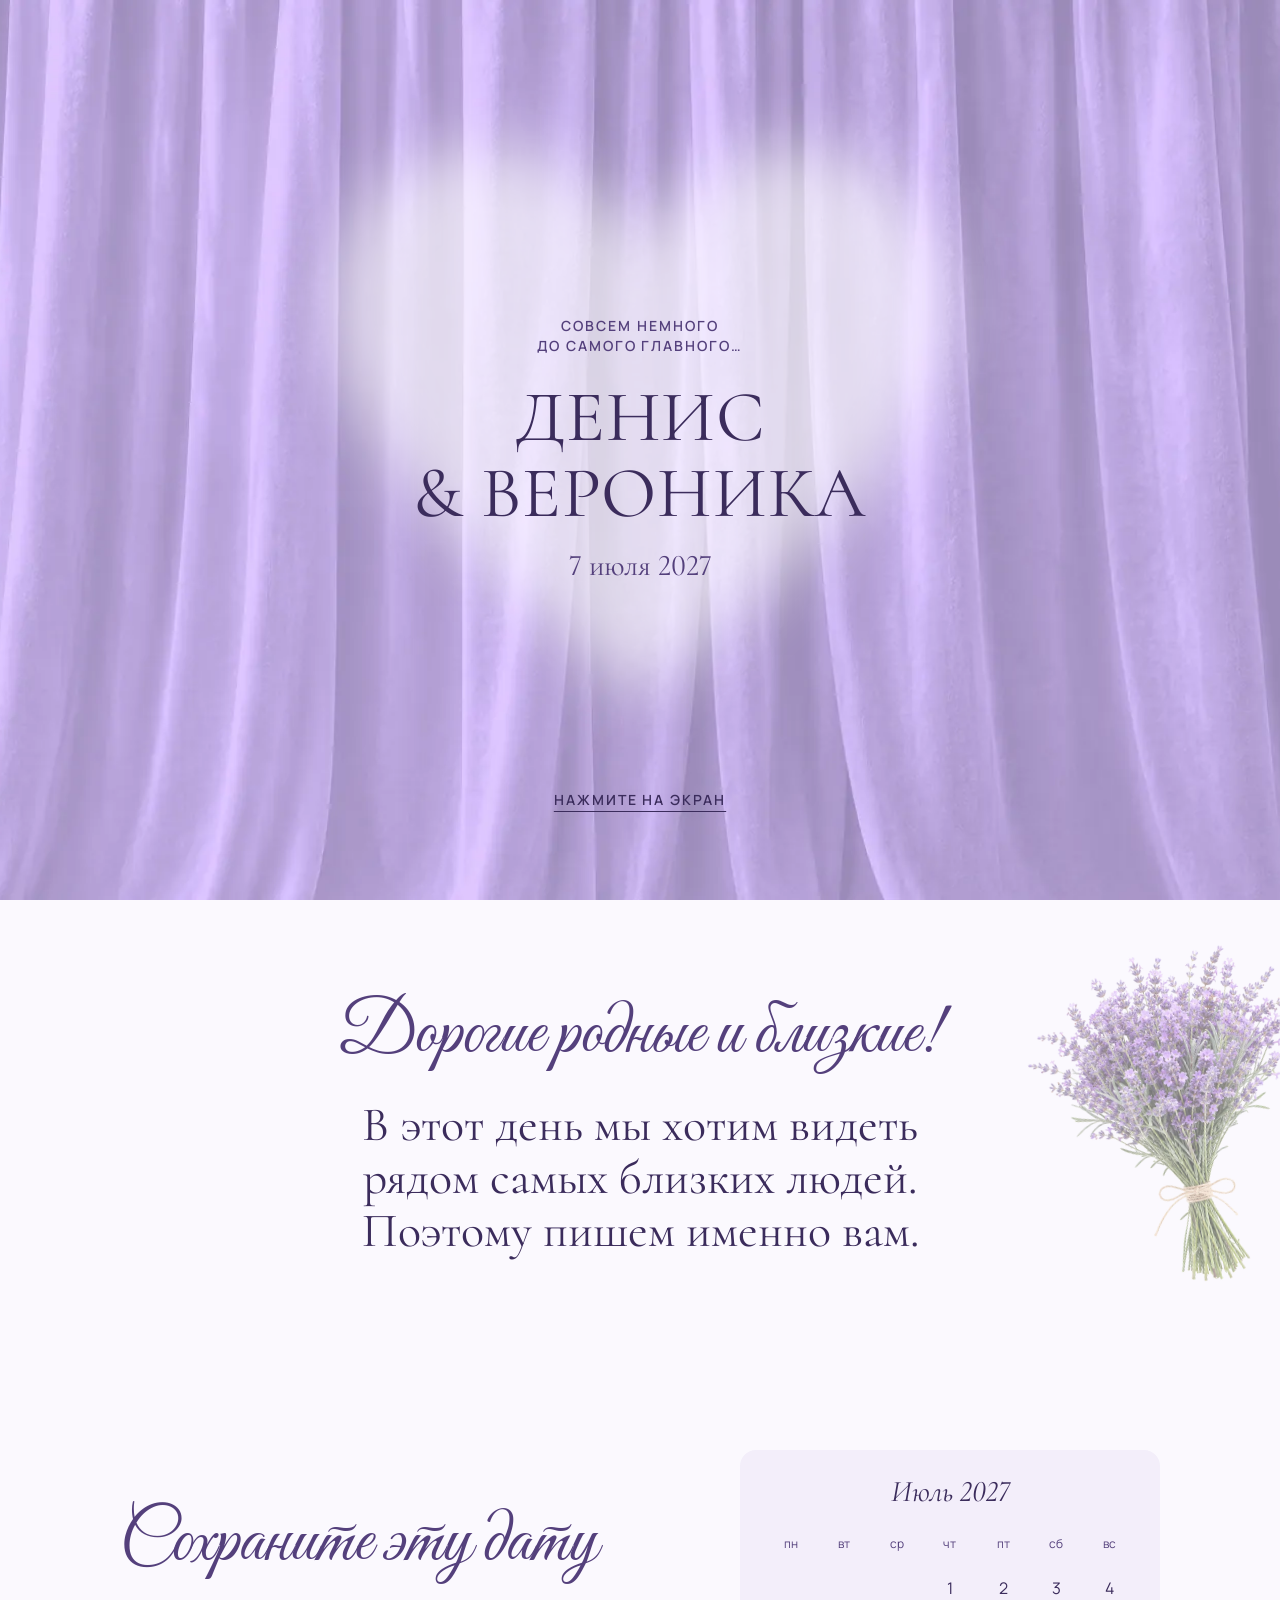
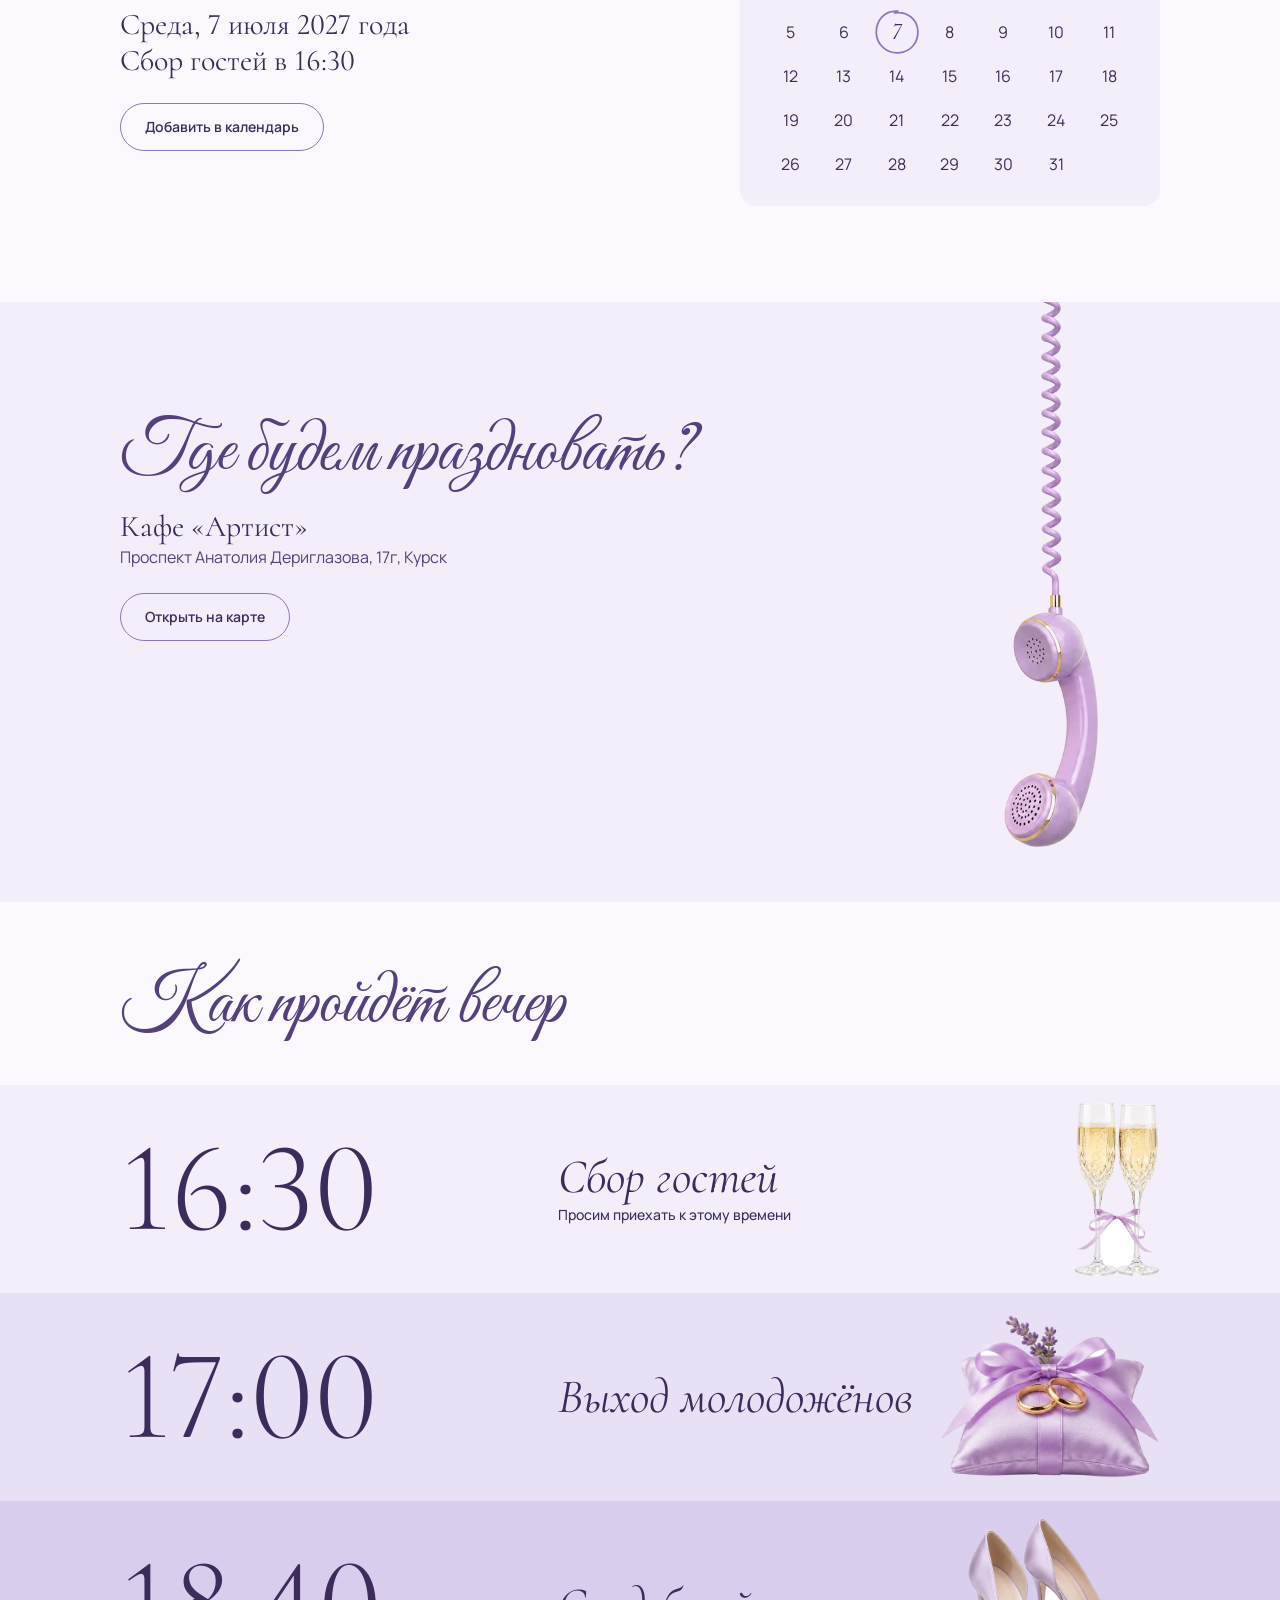
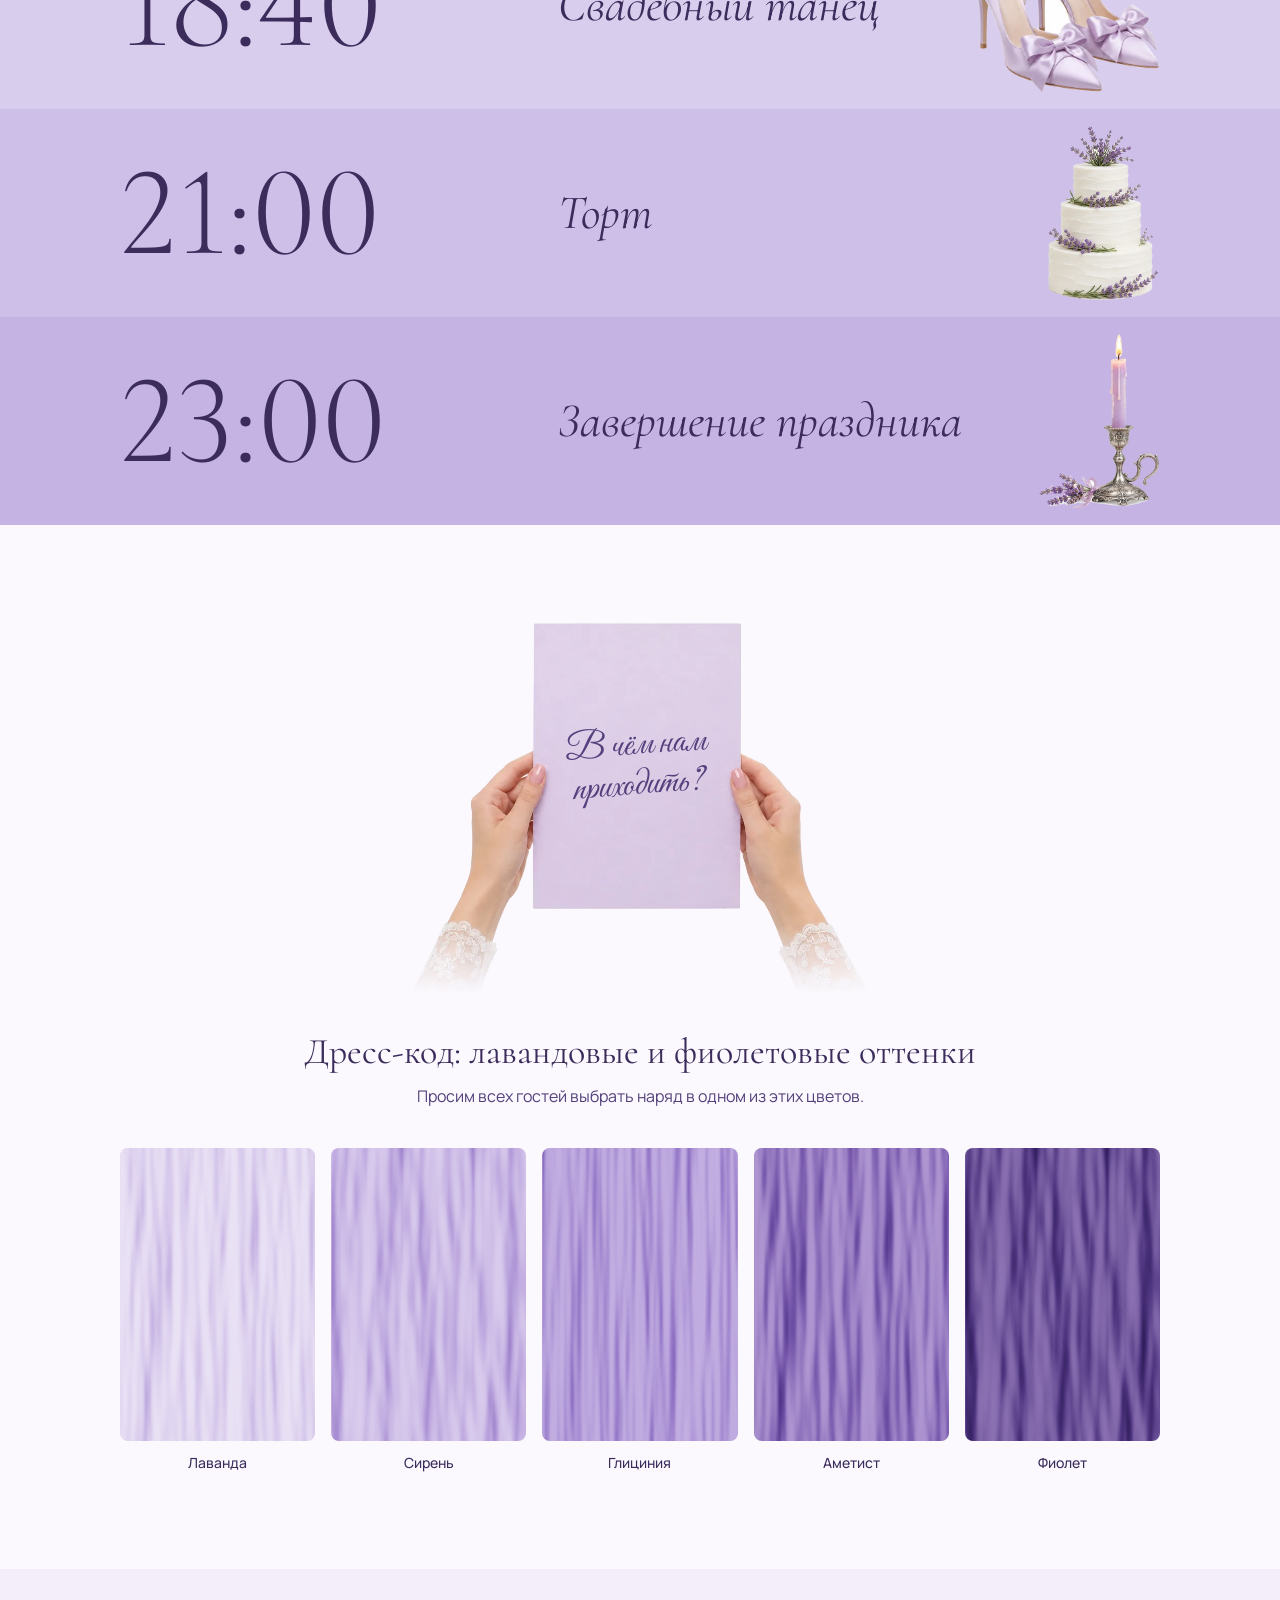
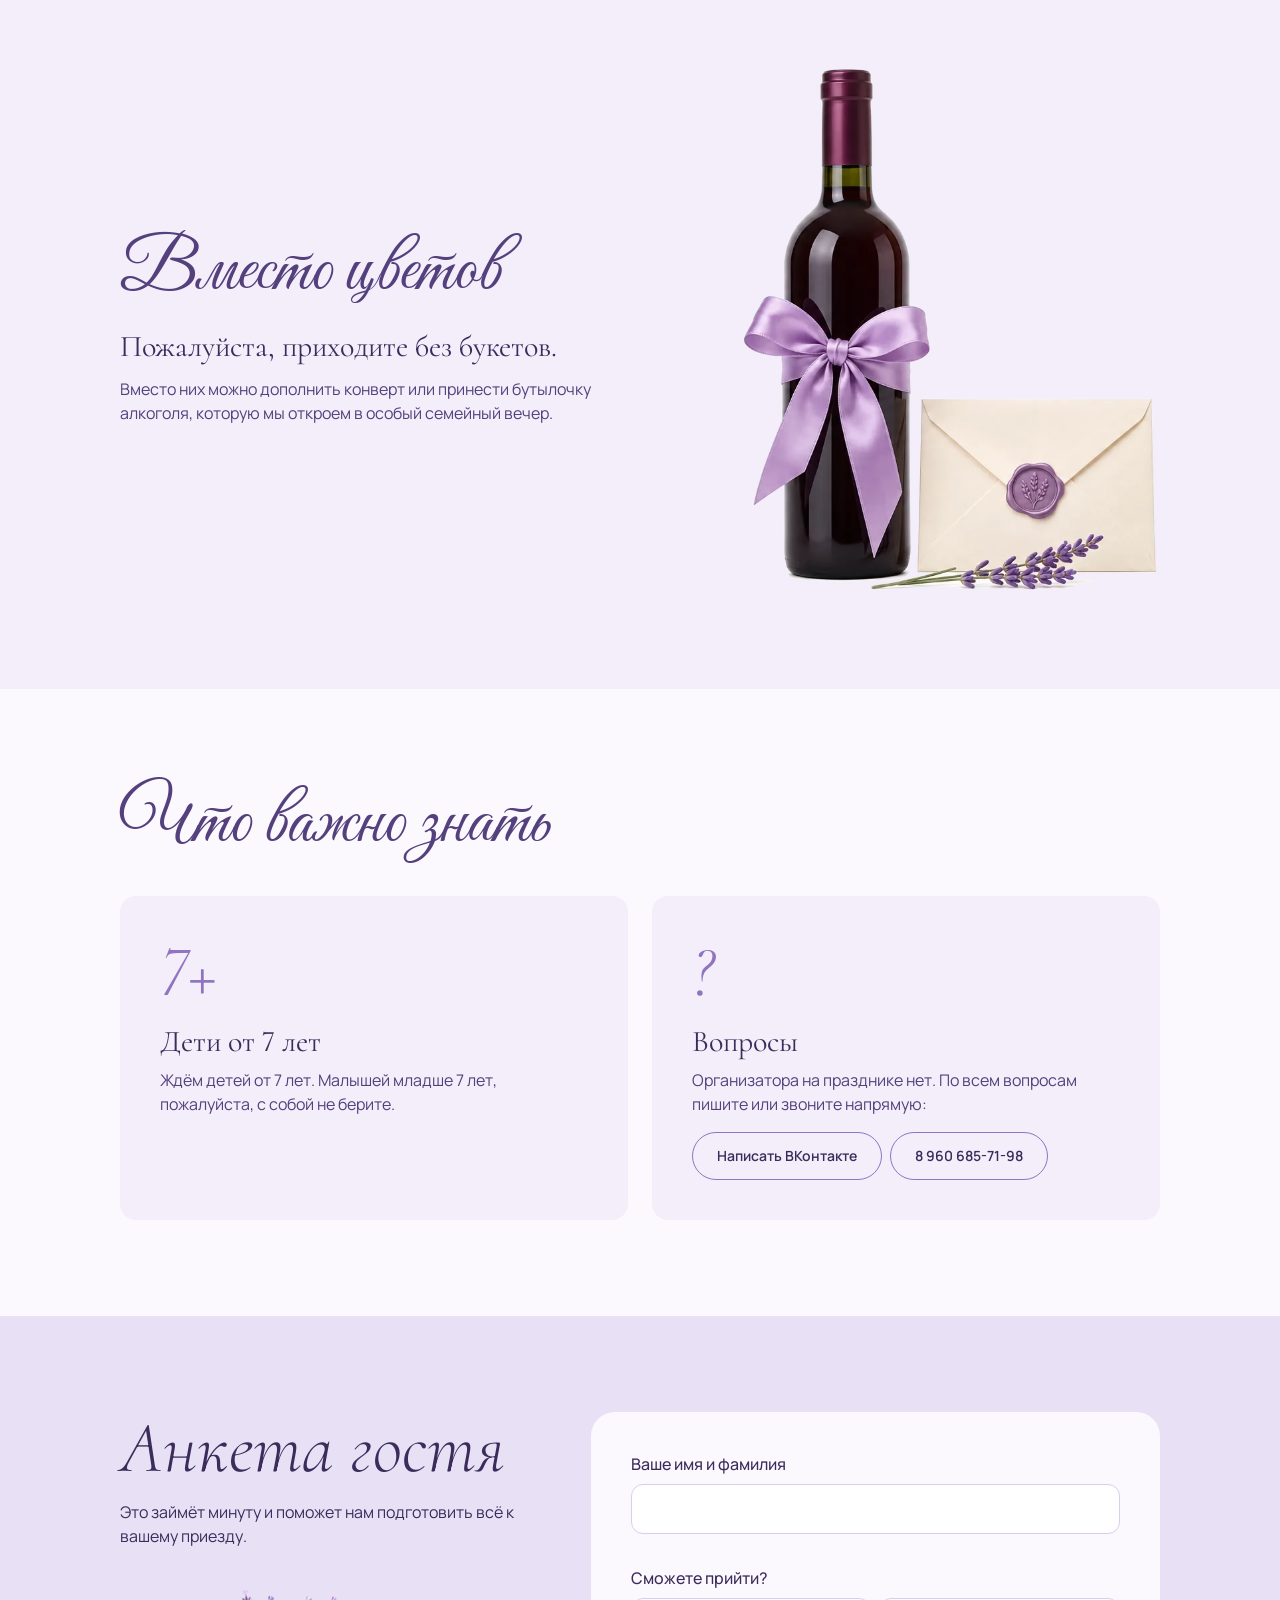
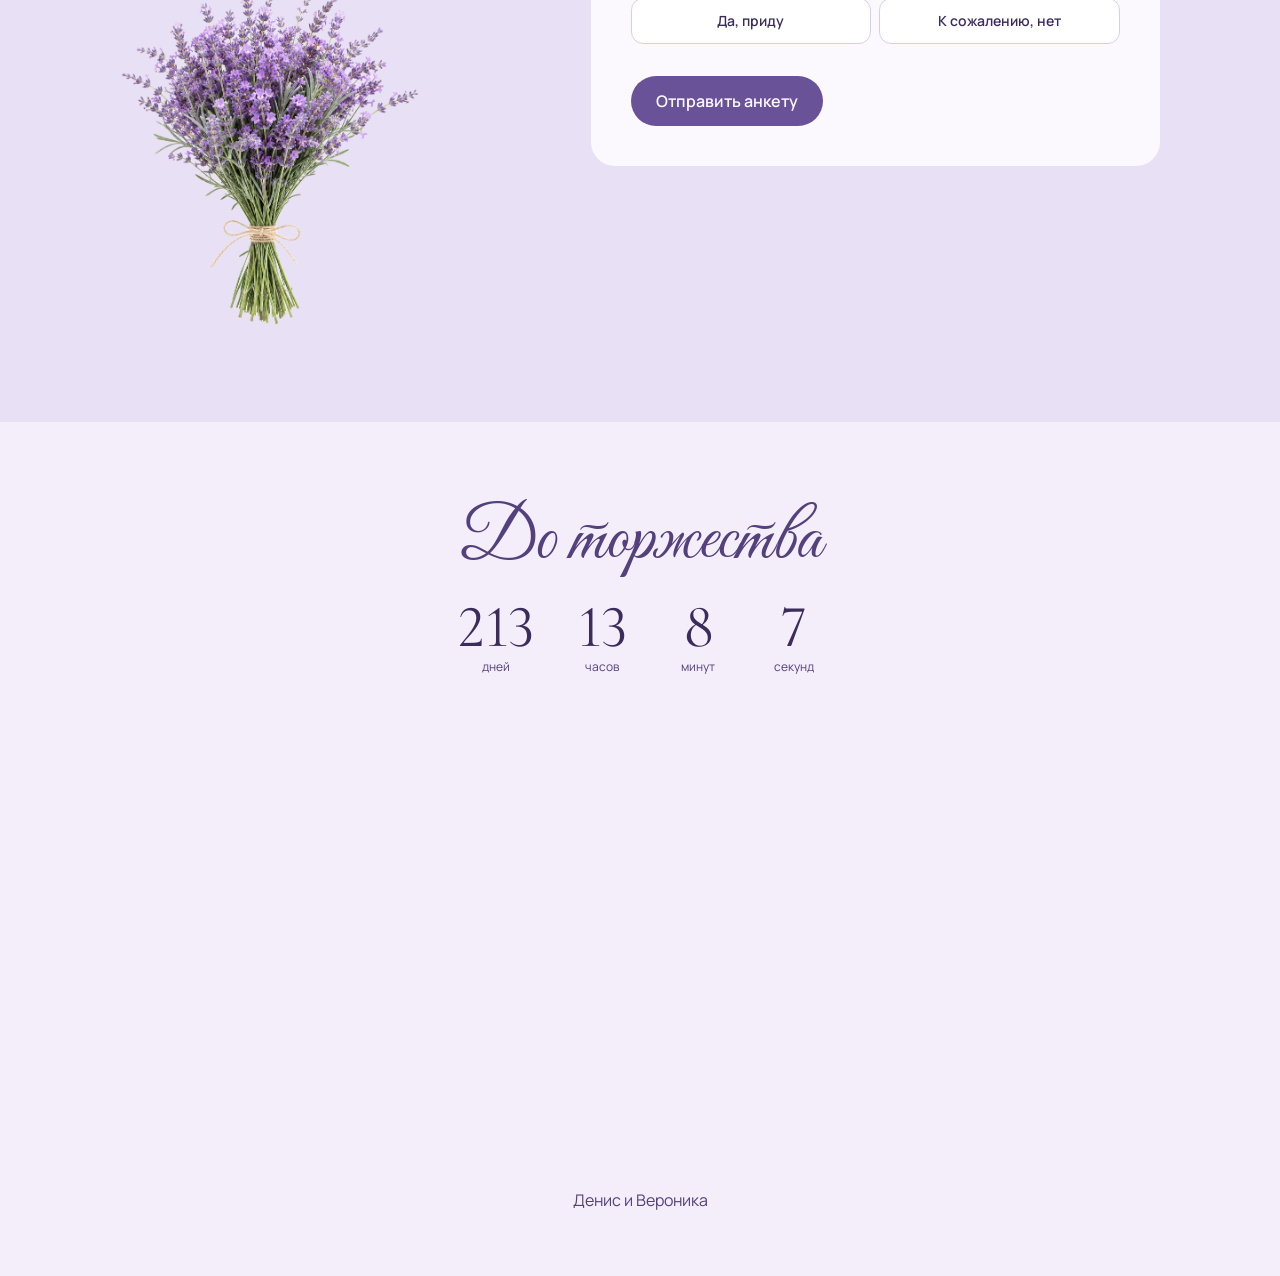
==== commit 109e9739: "123" ====
--- a/index.html
+++ b/index.html
@@ -6,7 +6,7 @@
   <title>Денис и Вероника · 07.07.2027</title>
   <meta name="description" content="Приглашение на свадьбу Дениса и Вероники. 7 июля 2027 года, кафе «Артист», сбор гостей в 16:30.">
   <meta name="robots" content="noindex, nofollow">
-  <meta name="theme-color" content="#241640">
+  <meta name="theme-color" content="#D2C3E9">
 
   <meta property="og:type" content="website">
   <meta property="og:locale" content="ru_RU">
@@ -19,73 +19,32 @@
   <meta name="twitter:card" content="summary_large_image">
 
   <link rel="icon" href="assets/favicon.svg" type="image/svg+xml">
-  <link rel="preload" href="assets/fonts/cormorant-cyrillic-400-italic.woff2" as="font" type="font/woff2" crossorigin>
+  <link rel="preload" href="assets/img/curtain.webp" as="image" type="image/webp">
+  <link rel="preload" href="assets/fonts/cormorant-cyrillic-400-normal.woff2" as="font" type="font/woff2" crossorigin>
   <link rel="stylesheet" href="css/style.css">
   <script>document.documentElement.classList.add('js', 'is-sealed')</script>
 </head>
 <body>
   <a class="skip-link body-5" href="#main">Перейти к приглашению</a>
 
-  <!-- Конверт. Без JavaScript скрыт, и гость сразу видит страницу. -->
-  <div class="gate" id="gate">
-    <span class="gate-paper" aria-hidden="true"></span>
-    <p class="gate-label caption-3">Вам приглашение</p>
-
-    <button class="env" id="env" type="button" aria-label="Открыть приглашение">
-      <svg class="env-back" viewBox="0 0 600 400" aria-hidden="true">
-        <rect width="600" height="400" rx="12" fill="var(--env-inside)"/>
-      </svg>
-
-      <span class="env-flap" aria-hidden="true">
-        <svg class="env-flap-outer" viewBox="0 0 600 260">
-          <path d="M0 12Q0 0 12 0H588Q600 0 600 12L324 232Q300 250 276 232Z" fill="var(--env-flap)"/>
-        </svg>
-        <svg class="env-flap-inner" viewBox="0 0 600 260">
-          <path d="M0 12Q0 0 12 0H588Q600 0 600 12L324 232Q300 250 276 232Z" fill="var(--env-inside)"/>
-          <path d="M24 12H576L318 220Q300 234 282 220Z" fill="var(--env-liner)"/>
-        </svg>
+  <!-- Занавес. Без JavaScript скрыт, и гость сразу видит страницу. Правую половину создаёт main.js. -->
+  <button class="gate" id="gate" type="button" aria-label="Открыть приглашение">
+    <span class="curtain curtain-left" aria-hidden="true">
+      <span class="curtain-scene">
+        <svg class="curtain-heart" viewBox="0 0 100 90"><path d="M50 88C20 64 2 46 2 26 2 12 13 2 26 2c10 0 19 6 24 15C55 8 64 2 74 2c13 0 24 10 24 24 0 20-18 38-48 62Z"/></svg>
+        <span class="curtain-text">
+          <span class="curtain-lead">Совсем немного<br>до самого главного…</span>
+          <span class="curtain-names">Денис<br>&amp; Вероника</span>
+          <span class="curtain-date">7 июля 2027</span>
+          <span class="curtain-hint">Нажмите на экран</span>
+        </span>
       </span>
-
-      <span class="env-card" aria-hidden="true">
-        <span class="env-card-names">Денис <i>и</i> Вероника</span>
-        <span class="env-card-date">07 . 07 . 2027</span>
-      </span>
-
-      <svg class="env-pocket" viewBox="0 0 600 400" aria-hidden="true">
-        <path d="M0 14L300 226V400H12Q0 400 0 388Z" fill="var(--env-side)"/>
-        <path d="M600 14L300 226V400H588Q600 400 600 388Z" fill="var(--env-side-2)"/>
-        <path d="M2 394L276 212Q300 196 324 212L598 394Q600 400 588 400H12Q0 400 2 394Z" fill="var(--env-front)"/>
-      </svg>
-
-      <span class="env-flap-closed" aria-hidden="true">
-        <svg viewBox="0 0 600 260">
-          <path d="M0 12Q0 0 12 0H588Q600 0 600 12L324 232Q300 250 276 232Z" fill="var(--env-flap)"/>
-        </svg>
-      </span>
-
-      <span class="env-seal" aria-hidden="true">
-        <svg class="seal-half seal-left" viewBox="0 0 120 120"><use href="#seal"/></svg>
-        <svg class="seal-half seal-right" viewBox="0 0 120 120"><use href="#seal"/></svg>
-      </span>
-    </button>
-
-    <p class="gate-hint body-5">Нажмите на печать, чтобы открыть</p>
-  </div>
+    </span>
+    <span class="gate-seam" aria-hidden="true"></span>
+  </button>
 
   <svg class="defs" width="0" height="0" aria-hidden="true">
     <defs>
-      <radialGradient id="wax" cx="38%" cy="30%" r="80%">
-        <stop offset="0" stop-color="var(--lav-500)"/>
-        <stop offset=".55" stop-color="var(--lav-700)"/>
-        <stop offset="1" stop-color="var(--lav-800)"/>
-      </radialGradient>
-      <g id="seal">
-        <path d="M60 5C74 2 85 10 94 15C105 22 113 32 115 46C118 58 117 71 111 83C105 95 96 104 83 110C71 116 58 118 45 114C32 111 19 104 12 92C5 80 2 67 5 54C7 41 13 29 24 19C34 10 46 7 60 5Z" fill="url(#wax)"/>
-        <circle cx="60" cy="60" r="39" fill="none" stroke="var(--lav-800)" stroke-width="2"/>
-        <circle cx="60" cy="61" r="39" fill="none" stroke="var(--lav-400)" stroke-opacity=".45" stroke-width="1"/>
-        <text x="60" y="73" text-anchor="middle" font-family="Cormorant, serif" font-style="italic" font-size="38" fill="var(--lav-800)">Д·В</text>
-        <text x="60" y="74" text-anchor="middle" font-family="Cormorant, serif" font-style="italic" font-size="38" fill="var(--lav-200)" fill-opacity=".9">Д·В</text>
-      </g>
       <!-- Складки ткани на образцах дресс-кода -->
       <filter id="silk-1" x="0" y="0" width="100%" height="100%" color-interpolation-filters="sRGB">
         <feTurbulence type="fractalNoise" baseFrequency=".035 .004" numOctaves="3" seed="4"/>
@@ -105,38 +64,48 @@
   <main id="main" tabindex="-1">
 
     <section class="hero" aria-labelledby="hero-title">
-      <div class="hero-sprigs" data-sprigs="5" aria-hidden="true"></div>
       <div class="hero-inner">
-        <p class="caption-3 hero-kicker">Приглашение на свадьбу</p>
-        <h1 class="hero-names" id="hero-title">
-          <span>Денис</span>
-          <span class="hero-and">и</span>
-          <span>Вероника</span>
-        </h1>
-        <p class="hero-lead title-1">Мы женимся и приглашаем вас<br>разделить с нами этот день</p>
+        <p class="caption-3 hero-kicker">Приглашение на нашу свадьбу</p>
+        <h1 class="hero-names" id="hero-title">Денис<br>&amp; Вероника</h1>
+        <div class="hero-side">
+          <p class="body-3">Совсем скоро скажем друг другу:</p>
+          <p class="script hero-yes">Да!</p>
+        </div>
+
+        <!-- Фото пары: assets/photos/couple.jpg, квадратное. Пока файла нет, видна подпись-заполнитель. -->
+        <figure class="polaroid">
+          <span class="polaroid-tape" aria-hidden="true"></span>
+          <div class="polaroid-photo">
+            <span class="polaroid-empty caption-2">Здесь будет ваше фото</span>
+            <img src="assets/photos/couple.jpg" alt="Денис и Вероника" width="1200" height="1200" onerror="this.remove()">
+          </div>
+          <figcaption class="script">07.07.2027</figcaption>
+        </figure>
+
         <dl class="hero-facts">
-          <div><dt class="caption-4">Дата</dt><dd>07.07.2027</dd></div>
           <div><dt class="caption-4">Сбор гостей</dt><dd>16:30</dd></div>
           <div><dt class="caption-4">Место</dt><dd>Кафе «Артист»</dd></div>
         </dl>
-        <a class="btn btn-primary button-md" href="#anketa">Заполнить анкету гостя</a>
-      </div>
-    </section>
-
-    <section class="vow" aria-label="Несколько слов от Дениса и Вероники">
-      <p class="vow-text" data-words>В этот день мы хотим видеть<br class="wide-only">рядом самых близких людей.<br>Поэтому пишем именно вам.</p>
-    </section>
-
-    <section class="where section" aria-labelledby="where-title" data-reveal>
-      <div class="wrap where-grid">
-        <div class="where-text">
-          <h2 class="heading-2" id="where-title">Когда и где</h2>
+        <a class="btn btn-primary button-md hero-cta" href="#anketa">Заполнить анкету гостя</a>
+      </div>
+      <p class="hero-scroll caption-2" aria-hidden="true">листайте вниз<span class="hero-arrow">↓</span></p>
+    </section>
+
+    <section class="vow" aria-labelledby="vow-title">
+      <img class="side-pic side-pic-right" data-reveal="right" src="assets/img/lavender.webp" alt="" loading="lazy">
+      <div class="vow-inner">
+        <h2 class="script script-lg" id="vow-title" data-reveal>Дорогие родные и близкие!</h2>
+        <p class="vow-text" data-words>В этот день мы хотим видеть<br class="wide-only">рядом самых близких людей.<br>Поэтому пишем именно вам.</p>
+      </div>
+    </section>
+
+    <section class="when section" aria-labelledby="when-title" data-reveal>
+      <div class="wrap when-grid">
+        <div class="when-text">
+          <h2 class="script script-lg" id="when-title">Сохраните эту дату</h2>
           <p class="where-date">Среда, 7 июля 2027 года</p>
           <p class="where-date">Сбор гостей в 16:30</p>
-          <p class="where-place">Кафе «Артист»</p>
-          <address class="body-3">Проспект Анатолия Дериглазова, 17г, Курск</address>
           <div class="where-actions">
-            <a class="btn btn-outline button-sm" href="https://yandex.ru/maps/org/artist/19796286776/" target="_blank" rel="noopener">Открыть на карте</a>
             <a class="btn btn-outline button-sm" href="assets/svadba-denis-veronika.ics" download>Добавить в календарь</a>
           </div>
         </div>
@@ -155,37 +124,54 @@
       </div>
     </section>
 
+    <section class="where" aria-labelledby="where-title">
+      <img class="where-phone" data-live src="assets/img/phone.webp" alt="" loading="lazy">
+      <div class="wrap where-inner" data-reveal>
+        <h2 class="script script-lg" id="where-title">Где будем праздновать?</h2>
+        <p class="where-place">Кафе «Артист»</p>
+        <address class="body-3">Проспект Анатолия Дериглазова, 17г, Курск</address>
+        <div class="where-actions">
+          <a class="btn btn-outline button-sm" href="https://yandex.ru/maps/org/artist/19796286776/" target="_blank" rel="noopener">Открыть на карте</a>
+        </div>
+      </div>
+    </section>
+
     <section class="plan" aria-labelledby="plan-title">
       <div class="wrap plan-head" data-reveal>
-        <h2 class="heading-2" id="plan-title">Как пройдёт вечер</h2>
+        <h2 class="script script-lg" id="plan-title">Как пройдёт вечер</h2>
       </div>
       <ol class="plan-list">
         <li class="band band-1" data-reveal>
           <div class="wrap band-inner">
+            <img class="band-pic" src="assets/img/band-1.webp" alt="" loading="lazy">
             <time class="band-time" datetime="2027-07-07T16:30">16:30</time>
             <p class="band-title">Сбор гостей <span class="band-note body-5">Просим приехать к этому времени</span></p>
           </div>
         </li>
         <li class="band band-2" data-reveal>
           <div class="wrap band-inner">
+            <img class="band-pic" src="assets/img/band-2.webp" alt="" loading="lazy">
             <time class="band-time" datetime="2027-07-07T17:00">17:00</time>
             <p class="band-title">Выход молодожёнов</p>
           </div>
         </li>
         <li class="band band-3" data-reveal>
           <div class="wrap band-inner">
+            <img class="band-pic" src="assets/img/band-3.webp" alt="" loading="lazy">
             <time class="band-time" datetime="2027-07-07T18:40">18:40</time>
             <p class="band-title">Свадебный танец</p>
           </div>
         </li>
         <li class="band band-4" data-reveal>
           <div class="wrap band-inner">
+            <img class="band-pic" src="assets/img/band-4.webp" alt="" loading="lazy">
             <time class="band-time" datetime="2027-07-07T21:00">21:00</time>
             <p class="band-title">Торт</p>
           </div>
         </li>
         <li class="band band-5" data-reveal>
           <div class="wrap band-inner">
+            <img class="band-pic" src="assets/img/band-5.webp" alt="" loading="lazy">
             <time class="band-time" datetime="2027-07-07T23:00">23:00</time>
             <p class="band-title">Завершение праздника</p>
           </div>
@@ -195,26 +181,40 @@
 
     <section class="dress section" aria-labelledby="dress-title">
       <div class="wrap">
+        <div class="note-hands" data-reveal="zoom">
+          <img src="assets/img/hands.webp" alt="" loading="lazy">
+          <h2 class="script note-hands-text" id="dress-title">В чём нам<br>приходить?</h2>
+        </div>
         <div class="dress-head" data-reveal>
-          <h2 class="heading-2" id="dress-title">В чём приходить</h2>
           <p class="dress-rule">Дресс-код: лавандовые и фиолетовые оттенки</p>
           <p class="body-3 dress-text">Просим всех гостей выбрать наряд в одном из этих цветов.</p>
         </div>
 
         <!-- Когда появятся фото от декоратора: заменить <svg class="folds"> на <img src="assets/dress/имя.jpg" alt="Лаванда"> -->
         <ul class="swatches" data-reveal>
-          <li class="swatch" style="--c: var(--lav-200)"><svg class="folds" aria-hidden="true"><rect width="100%" height="100%" filter="url(#silk-1)"/></svg><span class="caption-1">Лаванда</span></li>
-          <li class="swatch" style="--c: var(--lav-300)"><svg class="folds" aria-hidden="true"><rect width="100%" height="100%" filter="url(#silk-2)"/></svg><span class="caption-1">Сирень</span></li>
-          <li class="swatch" style="--c: var(--lav-400)"><svg class="folds" aria-hidden="true"><rect width="100%" height="100%" filter="url(#silk-3)"/></svg><span class="caption-1">Глициния</span></li>
-          <li class="swatch" style="--c: var(--lav-500)"><svg class="folds" aria-hidden="true"><rect width="100%" height="100%" filter="url(#silk-1)"/></svg><span class="caption-1">Аметист</span></li>
-          <li class="swatch" style="--c: var(--lav-700)"><svg class="folds" aria-hidden="true"><rect width="100%" height="100%" filter="url(#silk-2)"/></svg><span class="caption-1">Фиолет</span></li>
+          <li class="swatch" style="--c: var(--dress-1)"><svg class="folds" aria-hidden="true"><rect width="100%" height="100%" filter="url(#silk-1)"/></svg><span class="caption-1">Лаванда</span></li>
+          <li class="swatch" style="--c: var(--dress-2)"><svg class="folds" aria-hidden="true"><rect width="100%" height="100%" filter="url(#silk-2)"/></svg><span class="caption-1">Сирень</span></li>
+          <li class="swatch" style="--c: var(--dress-3)"><svg class="folds" aria-hidden="true"><rect width="100%" height="100%" filter="url(#silk-3)"/></svg><span class="caption-1">Глициния</span></li>
+          <li class="swatch" style="--c: var(--dress-4)"><svg class="folds" aria-hidden="true"><rect width="100%" height="100%" filter="url(#silk-1)"/></svg><span class="caption-1">Аметист</span></li>
+          <li class="swatch" style="--c: var(--dress-5)"><svg class="folds" aria-hidden="true"><rect width="100%" height="100%" filter="url(#silk-2)"/></svg><span class="caption-1">Фиолет</span></li>
         </ul>
+      </div>
+    </section>
+
+    <section class="gifts section" aria-labelledby="gifts-title">
+      <div class="wrap gifts-grid">
+        <div class="gifts-text" data-reveal>
+          <h2 class="script script-lg" id="gifts-title">Вместо цветов</h2>
+          <p class="gifts-lead">Пожалуйста, приходите без букетов.</p>
+          <p class="body-3">Вместо них можно дополнить конверт или принести бутылочку алкоголя, которую мы откроем в особый семейный вечер.</p>
+        </div>
+        <img class="gifts-pic" data-reveal="right" src="assets/img/gift.webp" alt="" loading="lazy">
       </div>
     </section>
 
     <section class="notes section" aria-labelledby="notes-title">
       <div class="wrap">
-        <h2 class="heading-2" id="notes-title" data-reveal>Что важно знать</h2>
+        <h2 class="script script-lg" id="notes-title" data-reveal>Что важно знать</h2>
         <div class="notes-grid">
           <article class="note" data-reveal>
             <p class="note-mark" aria-hidden="true">7+</p>
@@ -236,7 +236,7 @@
         <div class="rsvp-head" data-reveal>
           <h2 class="heading-2" id="rsvp-title">Анкета гостя</h2>
           <p class="body-3">Это займёт минуту и поможет нам подготовить всё к вашему приезду.</p>
-          <div class="rsvp-sprigs" data-sprigs="3" aria-hidden="true"></div>
+          <img class="rsvp-pic" src="assets/img/lavender.webp" alt="" loading="lazy">
         </div>
 
         <form class="form" id="rsvp-form" novalidate data-reveal>
@@ -295,12 +295,28 @@
       </div>
     </section>
 
-    <footer class="finale">
-      <div class="finale-sprigs" data-sprigs="7" aria-hidden="true"></div>
-      <div class="wrap finale-inner" data-reveal>
-        <p class="finale-line">До встречи<br>7 июля</p>
+    <footer class="finale" data-live>
+      <div class="finale-hearts" aria-hidden="true"><span>♥</span><span>♥</span><span>♥</span><span>♥</span><span>♥</span><span>♥</span><span>♥</span></div>
+      <div class="wrap finale-inner">
+        <div class="timer" id="timer" data-reveal hidden>
+          <p class="script script-lg">До торжества</p>
+          <div class="timer-row" role="timer" aria-label="Обратный отсчёт до свадьбы">
+            <div><b data-unit="days"></b><span class="caption-5" data-label="days"></span></div>
+            <div><b data-unit="hours"></b><span class="caption-5" data-label="hours"></span></div>
+            <div><b data-unit="minutes"></b><span class="caption-5" data-label="minutes"></span></div>
+            <div><b data-unit="seconds"></b><span class="caption-5" data-label="seconds"></span></div>
+          </div>
+        </div>
+
+        <div class="plate" data-reveal="zoom">
+          <img src="assets/img/plate.webp" alt="" loading="lazy">
+          <div class="plate-card">
+            <p class="plate-line">Мы вас очень ждём!</p>
+            <p class="script plate-love">и любим</p>
+            <p class="caption-4">07.07.2027</p>
+          </div>
+        </div>
         <p class="body-3 finale-sub">Денис и Вероника</p>
-        <p class="caption-2 finale-count" id="countdown" hidden></p>
       </div>
     </footer>
   </main>
--- a/css/style.css
+++ b/css/style.css
@@ -13,30 +13,32 @@
 @font-face { font-family: Manrope; font-weight: 500; font-display: swap; src: url(../assets/fonts/manrope-latin-500-normal.woff2) format("woff2"); unicode-range: U+0000-00FF, U+2000-206F; }
 @font-face { font-family: Manrope; font-weight: 600; font-display: swap; src: url(../assets/fonts/manrope-cyrillic-600-normal.woff2) format("woff2"); unicode-range: U+0301, U+0400-045F, U+0490-0491, U+04B0-04B1, U+2116; }
 @font-face { font-family: Manrope; font-weight: 600; font-display: swap; src: url(../assets/fonts/manrope-latin-600-normal.woff2) format("woff2"); unicode-range: U+0000-00FF, U+2000-206F; }
+@font-face { font-family: "Great Vibes"; font-weight: 400; font-display: swap; src: url(../assets/fonts/greatvibes-cyrillic-400-normal.woff2) format("woff2"); unicode-range: U+0301, U+0400-045F, U+0490-0491, U+04B0-04B1, U+2116; }
+@font-face { font-family: "Great Vibes"; font-weight: 400; font-display: swap; src: url(../assets/fonts/greatvibes-latin-400-normal.woff2) format("woff2"); unicode-range: U+0000-00FF, U+2000-206F; }
 
 :root {
-  /* ПАЛИТРА. Когда декоратор подтвердит цвета, менять нужно только эти строки. */
-  --lav-50: #F6F2FB;
-  --lav-100: #EAE2F5;
-  --lav-200: #D6C8EB;
-  --lav-300: #BBA5DD;
-  --lav-400: #9C80CC;
-  --lav-500: #7A5BAE;
-  --lav-700: #4F3580;
-  --lav-800: #38245F;
-  --lav-900: #241640;
+  /* ПАЛИТРА СТРАНИЦЫ. Все фоны светлые и нежные, заказчик просил без тёмных цветов. */
+  --lav-50: #FBF9FE;
+  --lav-100: #F3EEFA;
+  --lav-200: #E8E0F4;
+  --lav-300: #D9CDED;
+  --lav-400: #C4B3E3;
+  --lav-500: #8F75BF;
+  --lav-700: #6A5299;
+  --lav-800: #54407C;
+  --lav-900: #3B2C5C;
+
+  /* ЦВЕТА ДРЕСС-КОДА. Менять здесь, когда декоратор подтвердит оттенки. */
+  --dress-1: #D6C8EB;
+  --dress-2: #BBA5DD;
+  --dress-3: #9C80CC;
+  --dress-4: #7A5BAE;
+  --dress-5: #4F3580;
 
   --paper: var(--lav-50);
   --ink: var(--lav-900);
-  --ink-soft: var(--lav-700);
+  --ink-soft: var(--lav-800);
   --error: #9B1C4F;
-
-  --env-flap: var(--lav-200);
-  --env-side: var(--lav-100);
-  --env-side-2: #E2D8F1;
-  --env-front: #EFE9F8;
-  --env-inside: var(--lav-500);
-  --env-liner: var(--lav-700);
 
   --s-25: 2px; --s-50: 4px; --s-75: 8px; --s-100: 12px; --s-200: 16px; --s-300: 24px;
   --s-400: 32px; --s-500: 40px; --s-600: 48px; --s-700: 64px; --s-800: 80px; --s-900: 96px;
@@ -44,24 +46,27 @@
   --ease: cubic-bezier(0.22, 1, 0.36, 1);
   --serif: Cormorant, "Times New Roman", serif;
   --sans: Manrope, system-ui, sans-serif;
+  --hand: "Great Vibes", Cormorant, cursive;
 }
 
 *, *::before, *::after { box-sizing: border-box; }
 html { scroll-behavior: smooth; -webkit-text-size-adjust: 100%; }
 html.is-sealed { overflow: hidden; }
 body { margin: 0; background: var(--paper); color: var(--ink); font-family: var(--sans); font-size: 16px; line-height: 24px; font-variant-numeric: lining-nums; overflow-x: clip; -webkit-font-smoothing: antialiased; }
-h1, h2, h3, p, dl, dd, ol, ul, fieldset, legend { margin: 0; padding: 0; border: 0; }
+h1, h2, h3, p, dl, dd, ol, ul, fieldset, legend, figure { margin: 0; padding: 0; border: 0; }
 ol, ul { list-style: none; }
 address { font-style: normal; }
 h1, h2, h3 { font-weight: 400; text-wrap: balance; }
 p { text-wrap: pretty; }
+img { display: block; max-width: 100%; height: auto; }
 main:focus { outline: none; }
 .defs { position: absolute; }
 
 /* Текстовые стили */
+.script { font-family: var(--hand); font-weight: 400; color: var(--lav-800); line-height: 1.1; }
+.script-lg { font-size: 48px; }
 .heading-2 { font-family: var(--serif); font-style: italic; font-weight: 300; font-size: 48px; line-height: 1; }
 .heading-5 { font-family: var(--serif); font-size: 30px; line-height: 36px; }
-.title-1 { font-size: 20px; line-height: 28px; font-weight: 500; }
 .title-3 { font-size: 16px; line-height: 24px; font-weight: 500; }
 .body-3 { font-size: 16px; line-height: 24px; font-weight: 400; }
 .body-5 { font-size: 14px; line-height: 20px; font-weight: 500; }
@@ -86,145 +91,160 @@
 .btn:active { transform: scale(.98); }
 .btn-primary { background: var(--lav-700); color: var(--paper); }
 .btn-primary:hover { background: var(--lav-800); }
-.btn-primary[disabled] { background: var(--lav-400); cursor: progress; transform: none; }
+.btn-primary[disabled] { background: var(--lav-500); cursor: progress; transform: none; }
 .btn-outline { background: transparent; color: var(--ink); border-color: var(--lav-500); }
-.btn-outline:hover { background: var(--lav-100); }
+.btn-outline:hover { background: var(--lav-200); }
 :focus-visible { outline: 2px solid var(--lav-500); outline-offset: 3px; }
-.dress :focus-visible, .finale :focus-visible { outline-color: var(--lav-200); }
-
-/* ========== Конверт ========== */
+
+/* ========== Занавес ========== */
 .gate { display: none; }
-.js .gate { position: fixed; inset: 0; z-index: 50; display: flex; flex-direction: column; align-items: center; justify-content: center; gap: var(--s-400); padding: var(--s-300); background: var(--lav-900); color: var(--lav-100); overflow: hidden; }
-.gate-paper { position: absolute; inset: 0; background: var(--paper); opacity: 0; pointer-events: none; }
-.gate-label, .gate-hint { position: relative; color: var(--lav-200); }
-.gate-hint { color: var(--lav-300); }
-
-.env { position: relative; display: block; flex: none; width: min(100%, 560px, (100vh - 160px) * 1.5); aspect-ratio: 3 / 2; padding: 0; border: 0; background: none; cursor: pointer; container-type: inline-size; -webkit-tap-highlight-color: transparent; border-radius: 12px; }
-.env > * { position: absolute; }
-.env svg { display: block; width: 100%; height: auto; overflow: visible; }
-.env-back { inset: 0; z-index: 1; filter: drop-shadow(0 24px 32px rgb(0 0 0 / .45)); }
-.env-flap { top: 0; left: 0; width: 100%; z-index: 2; transform-origin: 50% 0; transform: perspective(1400px) rotateX(0deg); transform-style: preserve-3d; visibility: hidden; }
-.env-flap svg { backface-visibility: hidden; }
-.env-flap-inner { position: absolute; inset: 0; transform: rotateX(180deg); }
-.env-card { z-index: 3; left: 4%; right: 4%; top: 4%; bottom: 4%; display: flex; flex-direction: column; align-items: center; justify-content: center; gap: 3cqw; background: var(--paper); color: var(--ink); border-radius: 4px; box-shadow: 0 2px 12px rgb(36 22 64 / .25); }
-.env-card-names { font-family: var(--serif); font-style: italic; font-weight: 300; font-size: 9cqw; line-height: 1; }
-.env-card-names i { font-size: .6em; color: var(--lav-500); padding-inline: .1em; }
-.env-card-date { font-family: var(--sans); font-weight: 500; font-size: 2.6cqw; letter-spacing: .3em; color: var(--lav-700); }
-.env-pocket { inset: 0; z-index: 4; filter: drop-shadow(0 -2px 3px rgb(36 22 64 / .18)); }
-.env-flap-closed { top: 0; left: 0; width: 100%; z-index: 5; filter: drop-shadow(0 3px 5px rgb(36 22 64 / .3)); }
-.env-seal { z-index: 6; left: 50%; top: 61%; width: 21%; aspect-ratio: 1; margin-left: -10.5%; margin-top: -10.5%; filter: drop-shadow(0 3px 5px rgb(36 22 64 / .5)); transition: transform 500ms var(--ease); }
-.seal-half { position: absolute; inset: 0; }
-.seal-left { clip-path: polygon(0 0, 54% 0, 47% 22%, 56% 41%, 46% 63%, 53% 81%, 48% 100%, 0 100%); }
-.seal-right { clip-path: polygon(54% 0, 100% 0, 100% 100%, 48% 100%, 53% 81%, 46% 63%, 56% 41%, 47% 22%); }
-.env:hover .env-seal { transform: scale(1.06); }
-.env:active .env-seal { transform: scale(.98); }
-.env:focus-visible { outline: 2px solid var(--lav-200); outline-offset: 8px; }
+.js .gate { position: fixed; inset: 0; z-index: 50; display: block; width: 100%; padding: 0; border: 0; background: none; color: var(--ink); cursor: pointer; overflow: hidden; -webkit-tap-highlight-color: transparent; font: inherit; }
+.gate:focus-visible { outline-offset: -8px; }
+.curtain { position: absolute; top: 0; bottom: 0; width: 50%; overflow: hidden; will-change: transform, opacity; }
+.curtain-left { left: 0; transform-origin: 0 50%; }
+.curtain-right { right: 0; transform-origin: 100% 50%; }
+.curtain-scene { position: absolute; top: 0; bottom: 0; left: 0; width: 200%; display: block; background: var(--lav-400) url(../assets/img/curtain.webp) center / cover no-repeat; }
+.curtain-right .curtain-scene { left: -100%; }
+.curtain-heart { position: absolute; left: 50%; top: 47%; width: min(96%, 640px, 78vh); transform: translate(-50%, -50%); overflow: visible; mix-blend-mode: overlay; }
+.curtain-heart path { fill: #fff; filter: blur(5px); opacity: .62; animation: heart-glow 3.2s cubic-bezier(.45, 0, .55, 1) infinite alternate; }
+@keyframes heart-glow { from { opacity: .48; } to { opacity: .72; } }
+.curtain-text { position: absolute; inset: 0; display: flex; flex-direction: column; align-items: center; justify-content: center; padding-inline: var(--s-300); text-align: center; }
+.curtain-text > span { display: block; }
+.curtain-lead { font-size: 12px; line-height: 16px; font-weight: 600; letter-spacing: .14em; text-transform: uppercase; color: var(--lav-800); margin-bottom: var(--s-300); }
+.curtain-names { font-family: var(--serif); font-size: 48px; line-height: 1.05; text-transform: uppercase; letter-spacing: .01em; color: var(--ink); }
+.curtain-date { font-family: var(--serif); font-size: 24px; line-height: 32px; margin-top: var(--s-200); color: var(--lav-800); }
+.curtain-hint { position: absolute; left: 0; right: 0; bottom: max(var(--s-700), 10vh); font-size: 14px; line-height: 20px; font-weight: 600; letter-spacing: .14em; text-transform: uppercase; text-decoration: underline; text-underline-offset: 6px; color: var(--ink); animation: hint 1.8s cubic-bezier(.45, 0, .55, 1) infinite alternate; }
+@keyframes hint { from { opacity: .55; } to { opacity: 1; } }
+.gate-seam { position: absolute; left: 50%; top: 8%; bottom: 8%; width: 6px; margin-left: -3px; background: #fff; border-radius: 9999px; box-shadow: 0 0 24px 8px rgb(255 255 255 / .8); opacity: 0; transform-origin: 50% 50%; }
 
 /* Лепестки при открытии */
 .petal { position: fixed; z-index: 60; top: 0; left: 0; width: 14px; height: 9px; border-radius: 80% 15% 70% 25%; pointer-events: none; will-change: transform, opacity; }
 
 /* ========== Первый экран ========== */
-.hero { position: relative; min-height: 100vh; min-height: 100svh; display: flex; align-items: center; padding: var(--s-600) 0; overflow: hidden; }
-.hero-inner { position: relative; width: min(100%, 1120px); margin-inline: auto; padding-inline: var(--s-300); }
-.hero-kicker { color: var(--lav-700); margin-bottom: var(--s-300); }
-.hero-names { font-family: var(--serif); font-style: italic; font-weight: 300; font-size: 72px; line-height: 1; margin-bottom: var(--s-300); max-width: 680px; }
-.hero-names span { display: block; width: fit-content; padding-right: .12em; background: linear-gradient(90deg, var(--lav-900), var(--lav-500)); -webkit-background-clip: text; background-clip: text; color: transparent; }
-.hero-names .hero-and { font-size: 48px; margin-left: var(--s-400); color: transparent; background: none; -webkit-text-fill-color: var(--lav-500); }
-.hero-lead { max-width: 680px; color: var(--ink-soft); margin-bottom: var(--s-400); }
-.hero-facts { display: grid; grid-template-columns: auto auto; justify-content: start; gap: var(--s-200) var(--s-500); margin-bottom: var(--s-400); }
-.hero-facts dt { color: var(--lav-700); margin-bottom: var(--s-25); }
+.hero { position: relative; min-height: 100vh; min-height: 100svh; display: flex; flex-direction: column; justify-content: center; padding: var(--s-400) 0 var(--s-700); background: var(--lav-100); overflow: hidden; }
+.hero-inner { position: relative; width: min(100%, 1120px); margin-inline: auto; padding-inline: var(--s-300); display: grid; grid-template-columns: minmax(0, 1fr) minmax(0, 60%); column-gap: var(--s-200); grid-template-areas: "kicker kicker" "names names" "side photo" "facts facts" "cta cta"; }
+.hero-kicker { grid-area: kicker; color: var(--lav-800); margin-bottom: var(--s-200); }
+.hero-names { grid-area: names; font-family: var(--serif); font-size: 48px; line-height: 1.05; text-transform: uppercase; letter-spacing: .01em; margin-bottom: var(--s-300); }
+.hero-side { grid-area: side; align-self: center; color: var(--ink-soft); }
+.hero-yes { font-size: 60px; margin-top: var(--s-50); transform: rotate(-6deg); transform-origin: 0 50%; }
+.polaroid { grid-area: photo; position: relative; padding: var(--s-75) var(--s-75) var(--s-100); background: #fff; border-radius: 2px; box-shadow: 0 16px 40px rgb(84 64 124 / .22); }
+.polaroid-tape { position: absolute; top: -12px; left: 50%; width: 88px; height: 24px; margin-left: -44px; background: var(--lav-300); opacity: .8; transform: rotate(-3deg); }
+.polaroid-photo { position: relative; aspect-ratio: 1; background: var(--lav-200); overflow: hidden; display: grid; place-items: center; text-align: center; padding: var(--s-100); }
+.polaroid-photo img { position: absolute; inset: 0; width: 100%; height: 100%; object-fit: cover; }
+.polaroid-empty { color: var(--lav-800); }
+.polaroid figcaption { font-size: 30px; text-align: center; margin-top: var(--s-75); }
+.hero-facts { grid-area: facts; display: flex; flex-wrap: wrap; gap: var(--s-100) var(--s-500); margin-block: var(--s-400); }
+.hero-facts dt { color: var(--lav-800); margin-bottom: var(--s-25); }
 .hero-facts dd { font-family: var(--serif); font-size: 30px; line-height: 36px; }
-.hero-facts div:last-child { grid-column: 1 / -1; }
-.hero-sprigs { position: absolute; right: -40px; bottom: -24px; width: 62%; height: 62%; color: var(--lav-400); opacity: .75; }
-
-/* Вход первого экрана после открытия конверта */
-.js .hero-inner > *, .js .hero-sprigs { opacity: 0; }
-.js.is-open .hero-inner > * { animation: rise 800ms var(--ease) forwards; }
-.js.is-open .hero-sprigs { animation: fade 1400ms var(--ease) forwards; }
-.js.is-open .hero-inner > :nth-child(2) { animation-delay: 80ms; }
-.js.is-open .hero-inner > :nth-child(3) { animation-delay: 160ms; }
-.js.is-open .hero-inner > :nth-child(4) { animation-delay: 240ms; }
-.js.is-open .hero-inner > :nth-child(5) { animation-delay: 320ms; }
+.hero-cta { grid-area: cta; justify-self: start; }
+.hero-scroll { position: absolute; left: 0; right: 0; bottom: var(--s-200); text-align: center; color: var(--lav-800); }
+.hero-arrow { display: block; font-size: 16px; animation: arrow 1.4s cubic-bezier(.45, 0, .55, 1) infinite alternate; }
+@keyframes arrow { from { transform: translateY(-3px); } to { transform: translateY(4px); } }
+
+/* Вход первого экрана после открытия занавеса */
+.js .hero-inner > *, .js .hero-scroll { opacity: 0; }
+.js.is-open .hero-inner > *, .js.is-open .hero-scroll { animation: rise 900ms var(--ease) 500ms forwards; }
+.js.is-open .hero-names { animation-delay: 600ms; }
+.js.is-open .hero-side { animation-delay: 750ms; }
+.js.is-open .hero-facts { animation-delay: 900ms; }
+.js.is-open .hero-cta { animation-delay: 1000ms; }
+.js.is-open .hero-scroll { animation-delay: 1200ms; }
+.js.is-open .polaroid { animation: photo-in 1300ms var(--ease) 650ms forwards, photo-float 6s cubic-bezier(.45, 0, .55, 1) 2s infinite alternate; }
 @keyframes rise { from { opacity: 0; transform: translateY(var(--s-400)); } to { opacity: 1; transform: none; } }
-@keyframes fade { from { opacity: 0; } to { opacity: .75; } }
-
-/* Веточки лаванды */
-.sprigs { display: block; width: 100%; height: 100%; overflow: visible; }
-.sprig { transform-box: fill-box; transform-origin: 50% 100%; animation: sway 7s cubic-bezier(.45, 0, .55, 1) infinite alternate; }
-[data-sprigs]:not(.live) .sprig { animation-play-state: paused; }
-.sprig:nth-child(2n) { animation-duration: 9s; animation-delay: -2s; }
-.sprig:nth-child(3n) { animation-duration: 8s; animation-delay: -4s; }
-@keyframes sway { from { transform: rotate(-1.2deg); } to { transform: rotate(1.6deg); } }
-
-/* ========== Строки слов ========== */
-.vow { padding: var(--s-900) var(--s-300); display: flex; justify-content: center; background: var(--lav-100); }
-.vow-text { max-width: 680px; font-family: var(--serif); font-size: 36px; line-height: 40px; text-align: center; }
+@keyframes photo-in { from { opacity: 0; transform: translate(40%, 8%) rotate(14deg) scale(.9); } to { opacity: 1; transform: rotate(2.5deg); } }
+@keyframes photo-float { from { transform: rotate(2.5deg) translateY(0); opacity: 1; } to { transform: rotate(1.5deg) translateY(-6px); opacity: 1; } }
+
+/* ========== Обращение ========== */
+.vow { position: relative; padding: var(--s-800) var(--s-300); display: flex; justify-content: center; background: var(--paper); overflow: hidden; }
+.vow-inner { position: relative; max-width: 680px; text-align: center; display: grid; gap: var(--s-300); }
+.vow-text { font-family: var(--serif); font-size: 30px; line-height: 36px; }
 .vow-text .wide-only { display: none; }
 .vow-text .w { opacity: .28; transition: opacity 500ms var(--ease); }
 .vow-text .w.on { opacity: 1; }
-
-/* ========== Когда и где ========== */
-.where-grid { display: grid; gap: var(--s-600); }
+.side-pic { position: absolute; top: 50%; width: 180px; opacity: .3; pointer-events: none; }
+.side-pic-right { right: -72px; margin-top: -120px; rotate: -12deg; }
+
+/* ========== Дата ========== */
+.when-grid { display: grid; gap: var(--s-500); }
+.when-text .script { margin-bottom: var(--s-300); }
 .calendar { padding: var(--s-300); background: var(--lav-100); border-radius: 16px; max-width: 420px; width: 100%; }
 .calendar-month { font-family: var(--serif); font-style: italic; font-size: 30px; line-height: 36px; margin-bottom: var(--s-200); text-align: center; }
 .calendar-grid { display: grid; grid-template-columns: repeat(7, 1fr); text-align: center; row-gap: var(--s-75); font-size: 16px; line-height: 24px; }
 .calendar-grid > span { display: flex; align-items: center; justify-content: center; height: 36px; }
-.dow { color: var(--lav-700); font-size: 12px; line-height: 16px; }
-.day-mark { position: relative; font-weight: 600; color: var(--lav-900); }
+.dow { color: var(--lav-800); font-size: 12px; line-height: 16px; }
+.day-mark { position: relative; font-weight: 600; }
 .day-mark b { font-family: var(--serif); font-size: 24px; line-height: 32px; font-weight: 400; font-style: italic; }
 .day-mark svg { position: absolute; left: 50%; top: 50%; width: 52px; height: 52px; margin: -26px 0 0 -26px; overflow: visible; }
 .day-mark path { fill: none; stroke: var(--lav-500); stroke-width: 2; stroke-linecap: round; stroke-dasharray: 200; stroke-dashoffset: 0; }
 .js [data-reveal] .day-mark path { stroke-dashoffset: 200; }
 .js [data-reveal].in .day-mark path { stroke-dashoffset: 0; transition: stroke-dashoffset 1400ms var(--ease) 400ms; }
-.where-text .heading-2 { margin-bottom: var(--s-300); }
 .where-date, .where-place { font-family: var(--serif); font-size: 30px; line-height: 36px; }
-.where-place { margin-top: var(--s-300); }
-.where-text .body-3, .where-text address { color: var(--ink-soft); }
-.where-actions { display: flex; flex-wrap: wrap; gap: var(--s-100); margin-top: var(--s-400); }
-
-/* ========== Программа: день темнеет от сбора гостей к ночи ========== */
-.plan-head { padding-block: var(--s-400) var(--s-600); }
-.band-inner { display: grid; gap: var(--s-75); padding-block: var(--s-400); }
+.where-actions { display: flex; flex-wrap: wrap; gap: var(--s-100); margin-top: var(--s-300); }
+
+/* ========== Место: трубка качается на шнуре ========== */
+.where { position: relative; background: var(--lav-100); padding-block: var(--s-400) var(--s-800); overflow: hidden; }
+.where-phone { display: block; width: 72px; margin-left: var(--s-300); margin-top: calc(var(--s-400) * -1); transform-origin: 50% 0; animation: swing 3.6s cubic-bezier(.45, 0, .55, 1) infinite alternate; }
+.where-phone:not(.live) { animation-play-state: paused; }
+@keyframes swing { from { transform: rotate(-3deg); } to { transform: rotate(3deg); } }
+.where-inner .script { margin-block: var(--s-200) var(--s-200); }
+.where-inner address { color: var(--ink-soft); }
+
+/* ========== Программа: цвет густеет от сбора гостей к концу вечера, оставаясь светлым ========== */
+.plan-head { padding-block: var(--s-700) var(--s-500); }
+.band-inner { position: relative; display: grid; gap: var(--s-75); padding-block: var(--s-400); }
+.band-pic { position: absolute; right: var(--s-300); top: var(--s-200); width: 112px; height: 104px; object-fit: contain; object-position: 100% 50%; }
 .band-time { font-family: var(--serif); font-weight: 300; font-size: 72px; line-height: 1; }
 .band-title { font-family: var(--serif); font-style: italic; font-size: 30px; line-height: 36px; }
 .band-note { display: block; font-family: var(--sans); font-style: normal; margin-top: var(--s-50); }
-.band-1 { background: var(--lav-100); color: var(--ink); }
-.band-2 { background: var(--lav-200); color: var(--ink); }
-.band-3 { background: var(--lav-300); color: var(--ink); }
-.band-4 { background: var(--lav-500); color: #fff; }
-.band-5 { background: var(--lav-800); color: var(--lav-50); }
-.js .band[data-reveal] { opacity: 1; transform: none; }
-.js .band[data-reveal] .band-inner { opacity: 0; transform: translateY(var(--s-400)); transition: opacity 700ms var(--ease), transform 700ms var(--ease); }
-.js .band[data-reveal].in .band-inner { opacity: 1; transform: none; }
-
-/* ========== Дресс-код ========== */
-.dress { background: var(--lav-900); color: var(--lav-50); }
-.dress-head { max-width: 680px; margin-bottom: var(--s-600); }
-.dress-rule { font-family: var(--serif); font-size: 36px; line-height: 40px; margin-top: var(--s-300); color: var(--lav-200); text-wrap: balance; }
-.dress-text { margin-top: var(--s-200); color: var(--lav-100); }
+.band { color: var(--ink); overflow: hidden; }
+.band-1 { background: var(--lav-100); }
+.band-2 { background: var(--lav-200); }
+.band-3 { background: var(--lav-300); }
+.band-4 { background: #CEBFE8; }
+.band-5 { background: var(--lav-400); }
+.js .band[data-reveal] .band-time { opacity: 0; transform: translateX(-48px); transition: opacity 800ms var(--ease), transform 800ms var(--ease); }
+.js .band[data-reveal] .band-title { opacity: 0; transform: translateX(48px); transition: opacity 800ms var(--ease) 120ms, transform 800ms var(--ease) 120ms; }
+.js .band[data-reveal] .band-pic { opacity: 0; transform: translateX(72px) rotate(8deg) scale(.9); transition: opacity 900ms var(--ease) 200ms, transform 1100ms var(--ease) 200ms; }
+.js .band[data-reveal].in .band-time, .js .band[data-reveal].in .band-title, .js .band[data-reveal].in .band-pic { opacity: 1; transform: none; }
+
+/* ========== Дресс-код: руки держат записку ========== */
+.dress { background: var(--paper); overflow: hidden; }
+.note-hands { position: relative; width: min(100%, 460px); margin: 0 auto var(--s-500); container-type: inline-size; }
+.note-hands img { width: 100%; -webkit-mask-image: linear-gradient(#000 82%, transparent); mask-image: linear-gradient(#000 82%, transparent); }
+.note-hands-text { position: absolute; left: 27%; width: 45%; top: 1%; height: 76%; display: flex; align-items: center; justify-content: center; text-align: center; font-size: 8cqw; transform: rotate(-4deg); }
+.dress-head { max-width: 680px; margin: 0 auto var(--s-500); text-align: center; }
+.dress-rule { font-family: var(--serif); font-size: 30px; line-height: 36px; text-wrap: balance; }
+.dress-text { margin-top: var(--s-100); color: var(--ink-soft); }
 .swatches { display: grid; grid-template-columns: repeat(5, 1fr); gap: var(--s-75); }
 .swatch { position: relative; display: flex; flex-direction: column; gap: var(--s-100); text-align: center; min-width: 0; }
 .swatch::before { content: ""; display: block; aspect-ratio: 1 / 4; background: var(--c); border-radius: 8px; }
 .swatch .folds, .swatch img { position: absolute; top: 0; left: 0; width: 100%; aspect-ratio: 1 / 4; height: auto; border-radius: 8px; mix-blend-mode: soft-light; object-fit: cover; }
 .swatch img { mix-blend-mode: normal; }
-.swatch span { color: var(--lav-100); font-size: 12px; line-height: 16px; }
+.swatch span { font-size: 12px; line-height: 16px; }
+
+/* ========== Вместо цветов ========== */
+.gifts { background: var(--lav-100); overflow: hidden; }
+.gifts-grid { display: grid; gap: var(--s-400); align-items: center; }
+.gifts-text .script { margin-bottom: var(--s-200); }
+.gifts-lead { font-family: var(--serif); font-size: 30px; line-height: 36px; margin-bottom: var(--s-100); }
+.gifts-text .body-3 { color: var(--ink-soft); }
+.gifts-pic { width: min(72%, 320px); justify-self: end; }
 
 /* ========== Что важно знать ========== */
-.notes .heading-2 { margin-bottom: var(--s-500); }
+.notes .script-lg { margin-bottom: var(--s-400); }
 .notes-grid { display: grid; gap: var(--s-200); }
 .note { padding: var(--s-400) var(--s-300); background: var(--lav-100); border-radius: 16px; }
 .note-mark { font-family: var(--serif); font-style: italic; font-weight: 300; font-size: 72px; line-height: 1; color: var(--lav-500); margin-bottom: var(--s-200); }
 .note .heading-5 { margin-bottom: var(--s-75); }
 .note .body-3 { color: var(--ink-soft); }
 .note-contact { display: flex; flex-wrap: wrap; gap: var(--s-75); margin-top: var(--s-200); }
-.note .btn-outline:hover { background: var(--lav-200); }
-.contact-empty { display: inline-block; padding: var(--s-50) var(--s-100); border: 1px dashed var(--lav-500); border-radius: 8px; font-size: 14px; line-height: 20px; color: var(--lav-700); }
+.contact-empty { display: inline-block; padding: var(--s-50) var(--s-100); border: 1px dashed var(--lav-500); border-radius: 8px; font-size: 14px; line-height: 20px; color: var(--lav-800); }
 
 /* ========== Анкета ========== */
 .rsvp { background: var(--lav-200); scroll-margin-top: 0; }
 .rsvp-grid { display: grid; gap: var(--s-500); }
 .rsvp-head .heading-2 { margin-bottom: var(--s-200); }
-.rsvp-sprigs { display: none; color: var(--lav-500); }
+.rsvp-pic { display: none; }
 .form { display: grid; gap: var(--s-300); padding: var(--s-300); background: var(--paper); border-radius: 24px; }
 .form-more { display: grid; gap: var(--s-300); }
 .form-more[hidden] { display: none; }
@@ -257,56 +277,91 @@
 .form-done:focus { outline: none; }
 
 /* ========== Финал ========== */
-.finale { position: relative; padding-block: var(--s-900); background: var(--lav-900); color: var(--lav-50); overflow: hidden; text-align: center; }
-.finale-inner { position: relative; }
-.finale-line { font-family: var(--serif); font-style: italic; font-weight: 300; font-size: 72px; line-height: 1; margin-bottom: var(--s-300); text-wrap: balance; }
-.finale-sub { color: var(--lav-200); }
-.finale-count { margin-top: var(--s-75); color: var(--lav-300); }
-.finale-sprigs { position: absolute; inset: auto 0 -16px; height: 70%; color: var(--lav-500); opacity: .45; }
+.finale { position: relative; padding-block: var(--s-800) var(--s-700); background: var(--lav-100); overflow: hidden; text-align: center; }
+.finale-inner { position: relative; display: grid; justify-items: center; gap: var(--s-600); }
+.timer[hidden] { display: none; }
+.timer-row { display: flex; justify-content: center; gap: var(--s-300); margin-top: var(--s-200); }
+.timer-row div { display: grid; gap: var(--s-25); min-width: 56px; }
+.timer-row b { font-family: var(--serif); font-weight: 400; font-size: 36px; line-height: 40px; }
+.timer-row span { color: var(--lav-800); }
+.plate { position: relative; width: min(100%, 420px); }
+.plate > img { width: 100%; }
+.plate-card { position: absolute; left: 50%; top: 50%; width: 76%; padding: var(--s-300) var(--s-200); background: #fff; color: var(--ink); box-shadow: 0 8px 24px rgb(84 64 124 / .25); transform: translate(-50%, -50%) rotate(-5deg); }
+.plate-line { font-family: var(--serif); font-size: 30px; line-height: 36px; text-transform: uppercase; }
+.plate-love { font-size: 36px; }
+.plate-card .caption-4 { margin-top: var(--s-75); color: var(--lav-800); }
+.finale-sub { color: var(--ink-soft); }
+.finale-hearts { position: absolute; inset: 0; pointer-events: none; }
+.finale-hearts span { position: absolute; bottom: -24px; left: calc(var(--i) * 13% + 6%); font-size: 18px; color: var(--lav-400); animation: float-up 9s cubic-bezier(.3, .2, .7, .8) infinite; opacity: 0; }
+.finale-hearts span:nth-child(1) { --i: 0; animation-delay: 0s; }
+.finale-hearts span:nth-child(2) { --i: 1; animation-delay: -3s; font-size: 12px; }
+.finale-hearts span:nth-child(3) { --i: 2; animation-delay: -6s; }
+.finale-hearts span:nth-child(4) { --i: 3; animation-delay: -1.5s; font-size: 14px; }
+.finale-hearts span:nth-child(5) { --i: 4; animation-delay: -4.5s; }
+.finale-hearts span:nth-child(6) { --i: 5; animation-delay: -7.5s; font-size: 12px; }
+.finale-hearts span:nth-child(7) { --i: 6; animation-delay: -2.5s; }
+.finale:not(.live) .finale-hearts span { animation-play-state: paused; }
+@keyframes float-up { 0% { transform: translateY(0) rotate(-10deg); opacity: 0; } 15% { opacity: .9; } 85% { opacity: .6; } 100% { transform: translateY(-640px) rotate(14deg); opacity: 0; } }
 
 /* Появление при прокрутке */
-.js [data-reveal]:not(.band) { opacity: 0; transform: translateY(var(--s-400)); transition: opacity 700ms var(--ease), transform 700ms var(--ease); }
+.js [data-reveal]:not(.band) { opacity: 0; transform: translateY(var(--s-400)); transition: opacity 800ms var(--ease), transform 800ms var(--ease); }
+.js [data-reveal="right"]:not(.band) { transform: translateX(72px); }
+.js [data-reveal="zoom"]:not(.band) { transform: scale(.86) rotate(-3deg); }
 .js [data-reveal]:not(.band).in { opacity: 1; transform: none; }
+.js .side-pic[data-reveal].in { opacity: .3; }
 
 /* ========== Шире телефона ========== */
 @media (min-width: 768px) {
   .section { padding-block: var(--s-900); }
   .wrap, .hero-inner { padding-inline: var(--s-500); }
-  .hero-names { font-size: 128px; }
-  .hero-names .hero-and { font-size: 60px; margin-left: var(--s-700); }
-  .hero-facts { grid-template-columns: repeat(3, auto); gap: var(--s-600); }
-  .hero-facts div:last-child { grid-column: auto; }
-  .hero-sprigs { width: 46%; height: 88%; right: 0; }
-  .vow { padding-block: calc(var(--s-900) + var(--s-400)); }
+  .script-lg { font-size: 72px; }
+  .curtain-names { font-size: 72px; }
+  .curtain-lead { font-size: 14px; line-height: 20px; }
+  .curtain-date { font-size: 30px; line-height: 36px; }
+  .hero-inner { grid-template-columns: minmax(0, 1fr) minmax(0, 44%); column-gap: var(--s-700); grid-template-areas: "kicker photo" "names photo" "side photo" "facts photo" "cta photo"; align-items: center; }
+  .hero-names { font-size: 72px; }
+  .hero-yes { font-size: 96px; }
+  .polaroid { padding: var(--s-200) var(--s-200) var(--s-300); }
+  .polaroid figcaption { font-size: 48px; }
+  .vow { padding-block: var(--s-900); }
   .vow-text .wide-only { display: inline; }
-  .vow-text { font-size: 60px; line-height: 60px; max-width: 900px; }
-  .heading-2 { font-size: 72px; }
-  .where-grid { grid-template-columns: 1fr minmax(0, 420px); align-items: center; gap: var(--s-800); }
+  .vow-inner { max-width: 900px; }
+  .vow-text { font-size: 48px; line-height: 1.1; }
+  .side-pic { width: 300px; opacity: .55; }
+  .js .side-pic[data-reveal].in { opacity: .55; }
+  .side-pic-right { right: -60px; margin-top: -180px; }
+  .when-grid { grid-template-columns: 1fr minmax(0, 420px); align-items: center; gap: var(--s-800); }
+  .where { padding-block: 0 var(--s-900); min-height: 600px; }
+  .where-phone { position: absolute; top: 0; right: 14%; width: 100px; margin: 0; }
+  .where-inner { padding-top: var(--s-900); }
   .band-inner { grid-template-columns: minmax(0, 5fr) minmax(0, 7fr); align-items: center; padding-block: var(--s-500); }
   .band-time { font-size: 128px; }
+  .band-pic { right: var(--s-500); top: 50%; width: 220px; height: 176px; margin-top: -88px; }
   .band-title { font-size: 48px; line-height: 1; }
   .swatches { gap: var(--s-200); }
   .swatch::before, .swatch .folds, .swatch img { aspect-ratio: 2 / 3; }
   .swatch span { font-size: 14px; line-height: 20px; }
+  .dress-rule { font-size: 36px; line-height: 40px; }
+  .gifts-grid { grid-template-columns: minmax(0, 1fr) minmax(0, 420px); gap: var(--s-800); }
+  .gifts-pic { width: 100%; }
   .notes-grid { grid-template-columns: 1fr 1fr; gap: var(--s-300); }
   .note { padding: var(--s-500); }
+  .heading-2 { font-size: 72px; }
   .rsvp-grid { grid-template-columns: minmax(0, 5fr) minmax(0, 7fr); gap: var(--s-700); align-items: start; }
-  .rsvp-sprigs { display: block; height: 320px; margin-top: var(--s-500); }
+  .rsvp-pic { display: block; width: min(100%, 300px); margin-top: var(--s-500); }
   .form { padding: var(--s-500); gap: var(--s-400); }
   .form .btn { width: auto; justify-self: start; }
-  .finale-line { font-size: 128px; }
-  .env-card-names { font-size: 8cqw; }
+  .timer-row { gap: var(--s-500); }
+  .timer-row b { font-size: 60px; line-height: 1; }
 }
-
-/* Лёгкая фактура бумаги */
-.hero::before, .env-card::before { content: ""; position: absolute; inset: 0; opacity: .35; pointer-events: none; background-image: url("data:image/svg+xml,%3Csvg xmlns='http://www.w3.org/2000/svg' width='240' height='240'%3E%3Cfilter id='n'%3E%3CfeTurbulence type='fractalNoise' baseFrequency='.9' numOctaves='2'/%3E%3CfeColorMatrix values='0 0 0 0 .3 0 0 0 0 .2 0 0 0 0 .5 0 0 0 .14 0'/%3E%3C/filter%3E%3Crect width='240' height='240' filter='url(%23n)'/%3E%3C/svg%3E"); }
 
 @media (prefers-reduced-motion: reduce) {
   html { scroll-behavior: auto; }
   *, *::before, *::after { animation-duration: 1ms !important; animation-iteration-count: 1 !important; animation-delay: 0ms !important; transition-duration: 200ms !important; transition-delay: 0ms !important; }
-  .js [data-reveal]:not(.band), .js .band[data-reveal] .band-inner { transform: none; }
-  .sprig { animation: none !important; }
+  .js [data-reveal]:not(.band), .js .band[data-reveal] .band-time, .js .band[data-reveal] .band-title, .js .band[data-reveal] .band-pic { transform: none; }
   .vow-text .w { opacity: 1; }
+  .js.is-open .polaroid { animation: none; opacity: 1; transform: rotate(2.5deg); }
+  .finale-hearts { display: none; }
 }
 
 /* ========== Страница 404 ========== */
